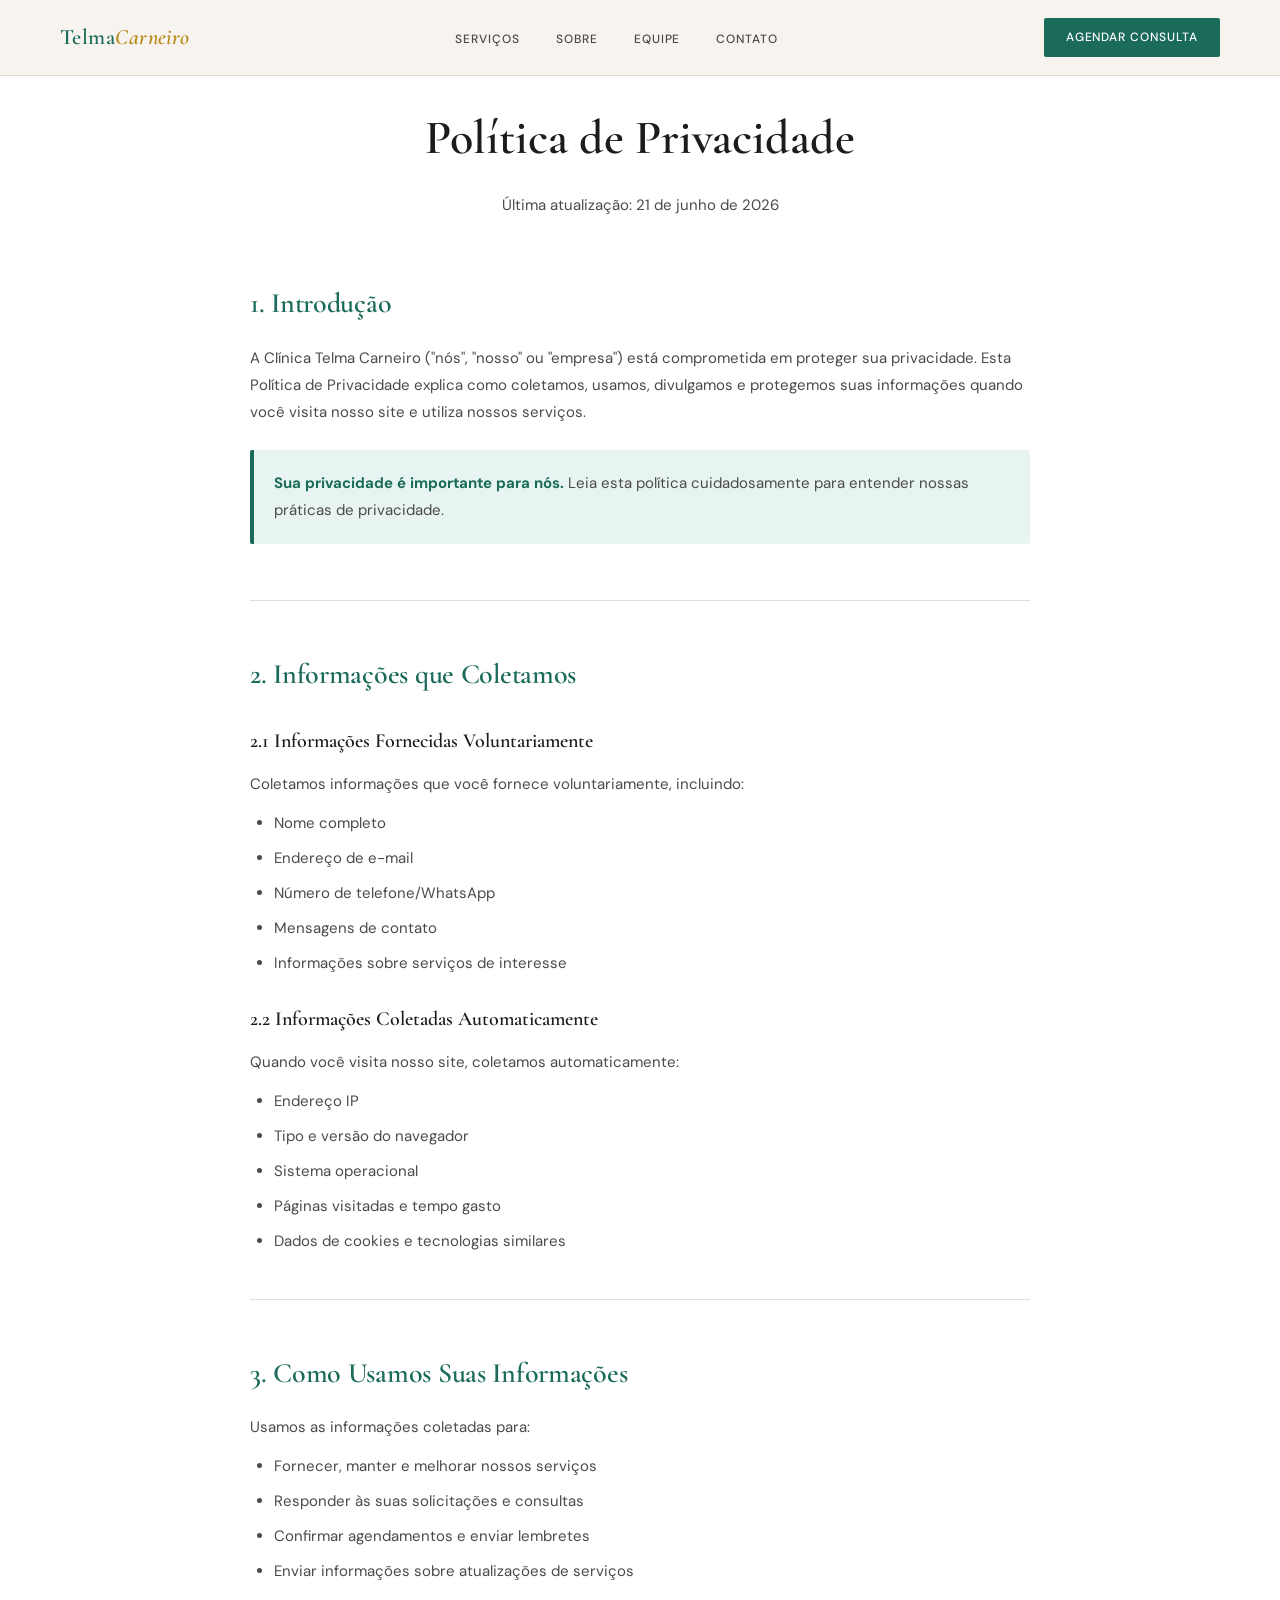
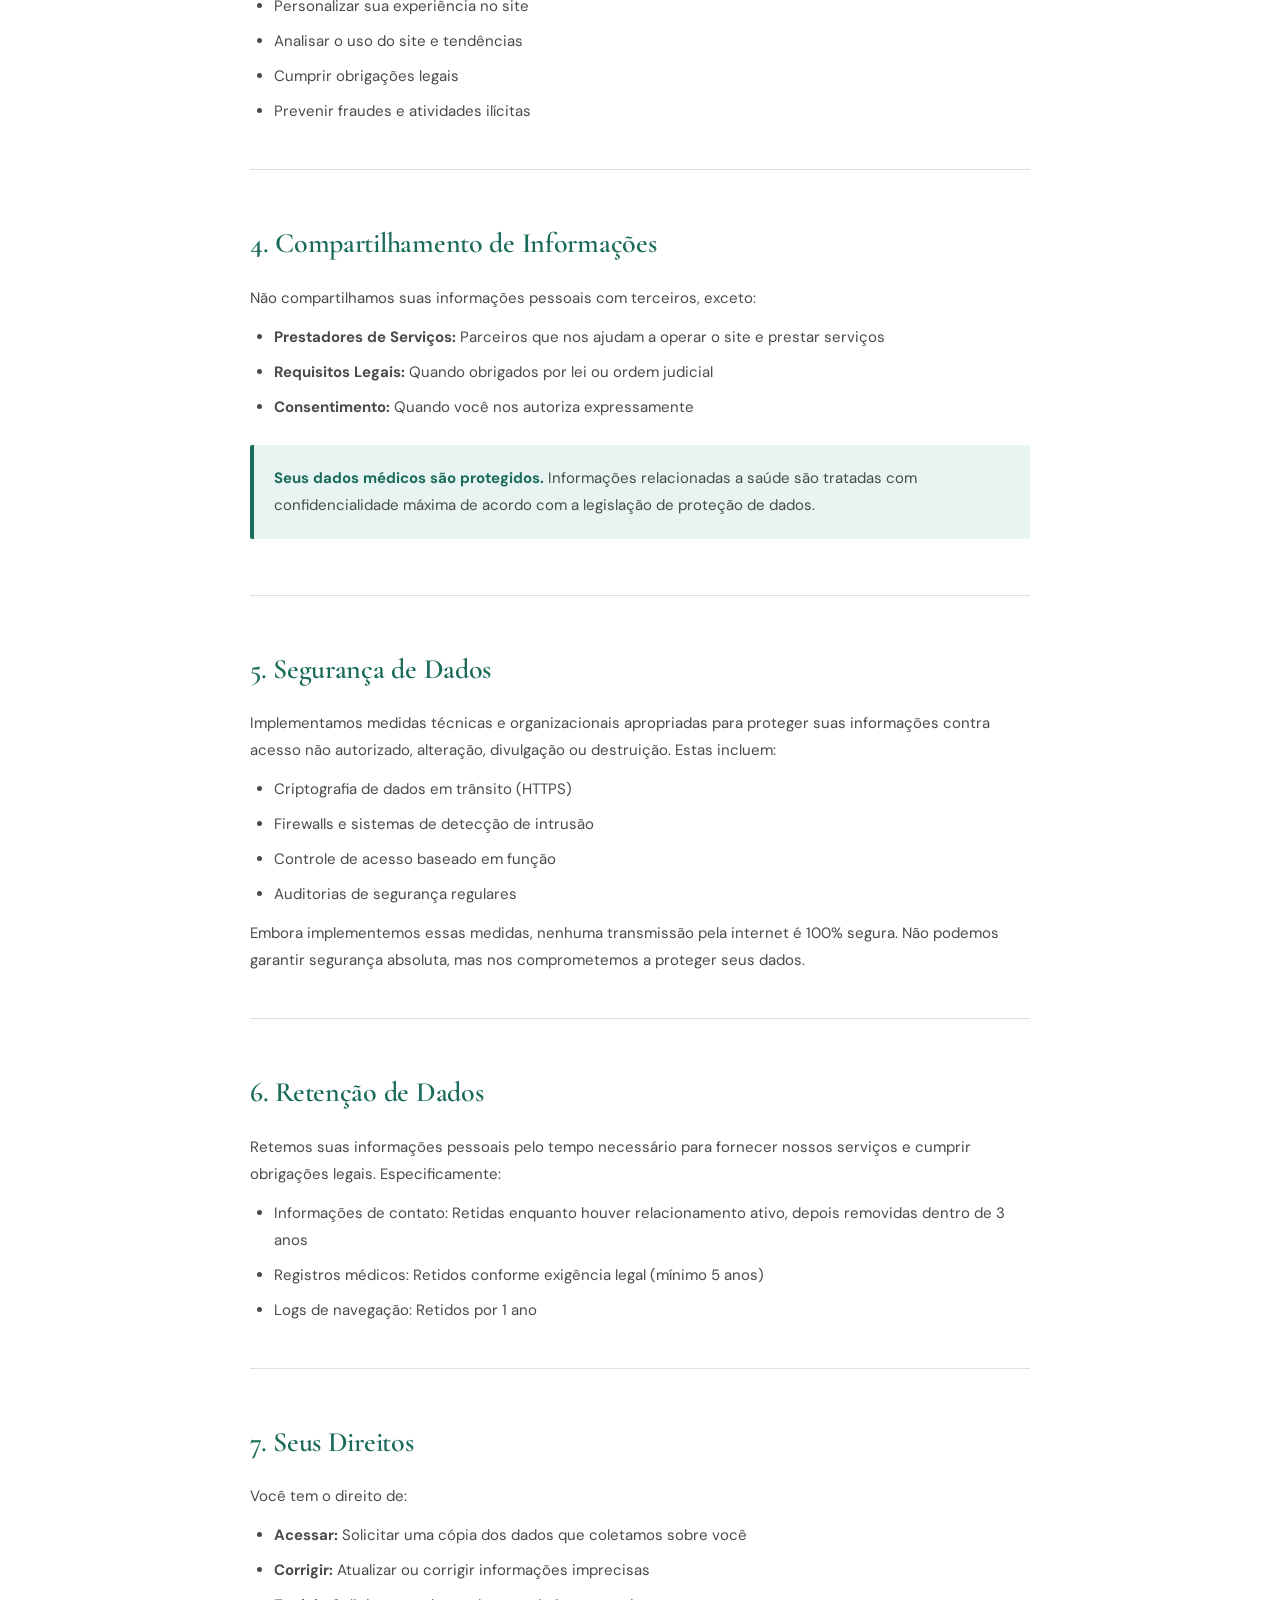
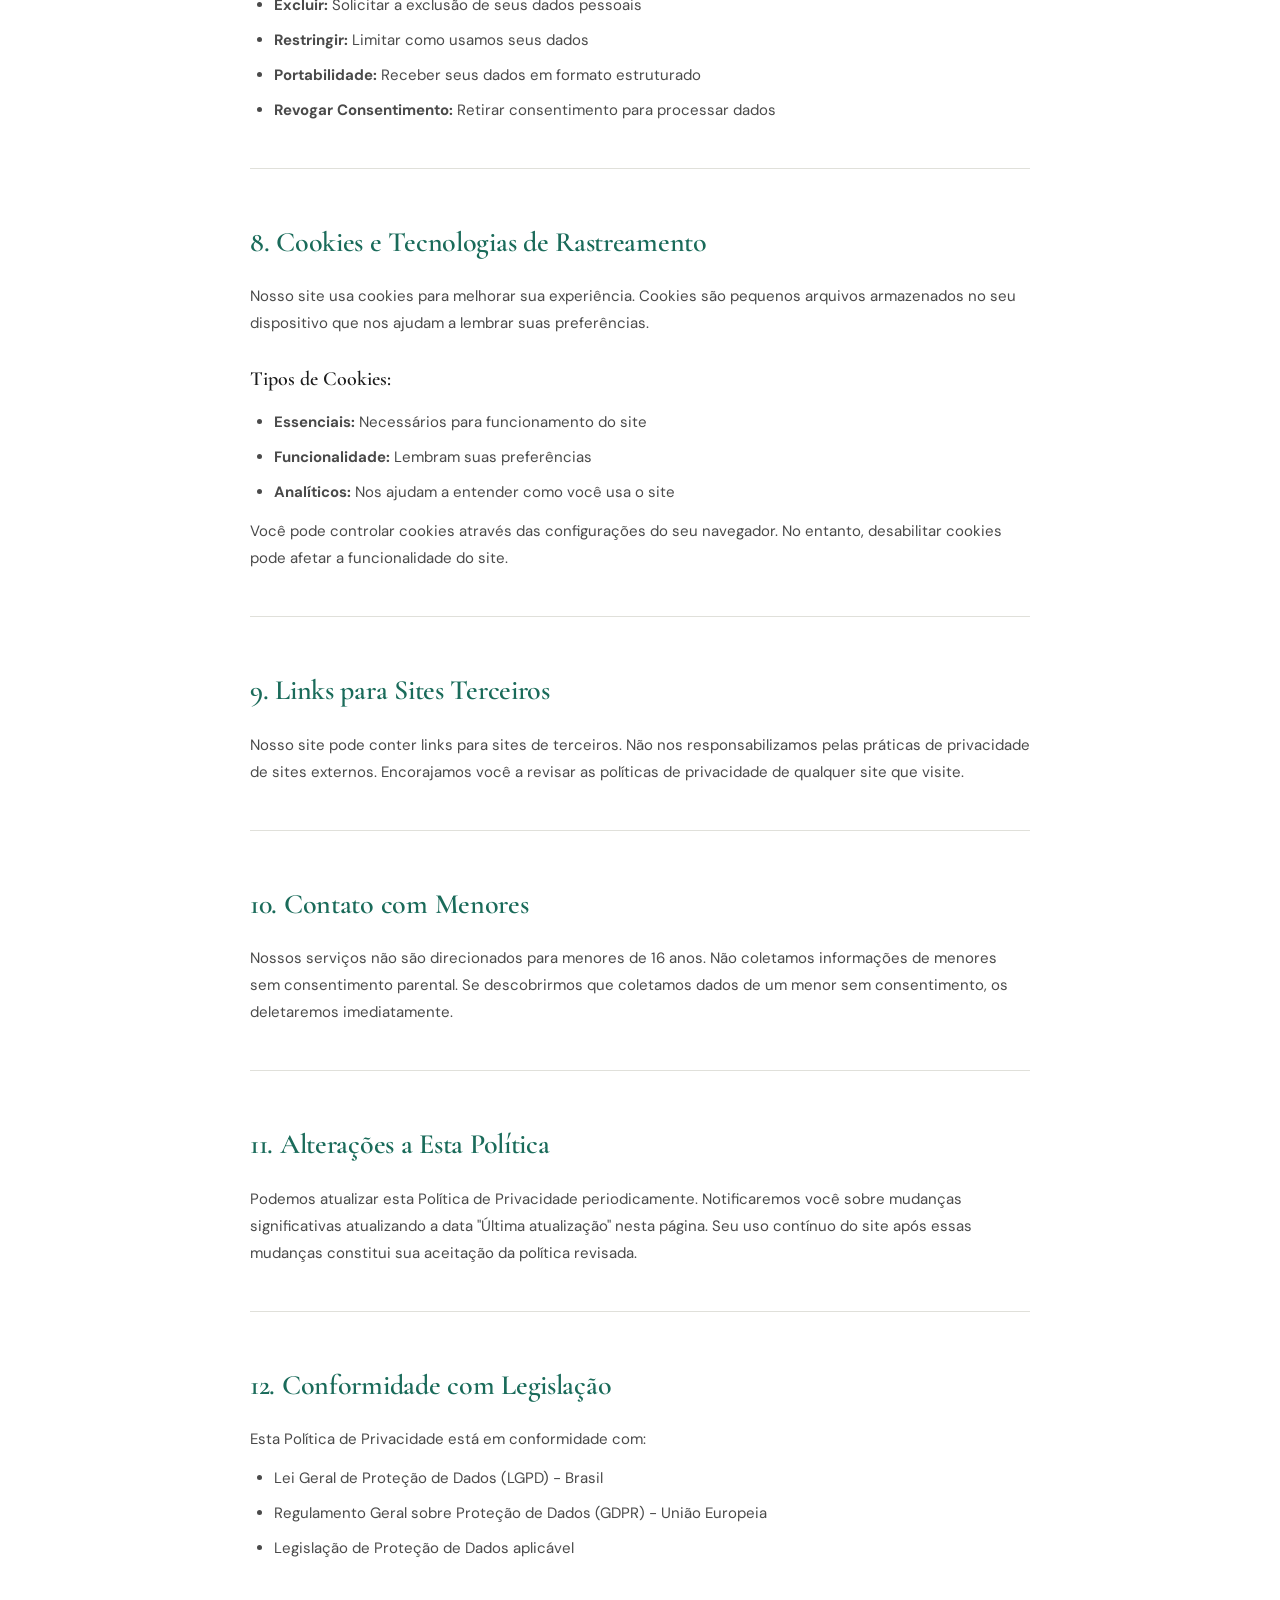
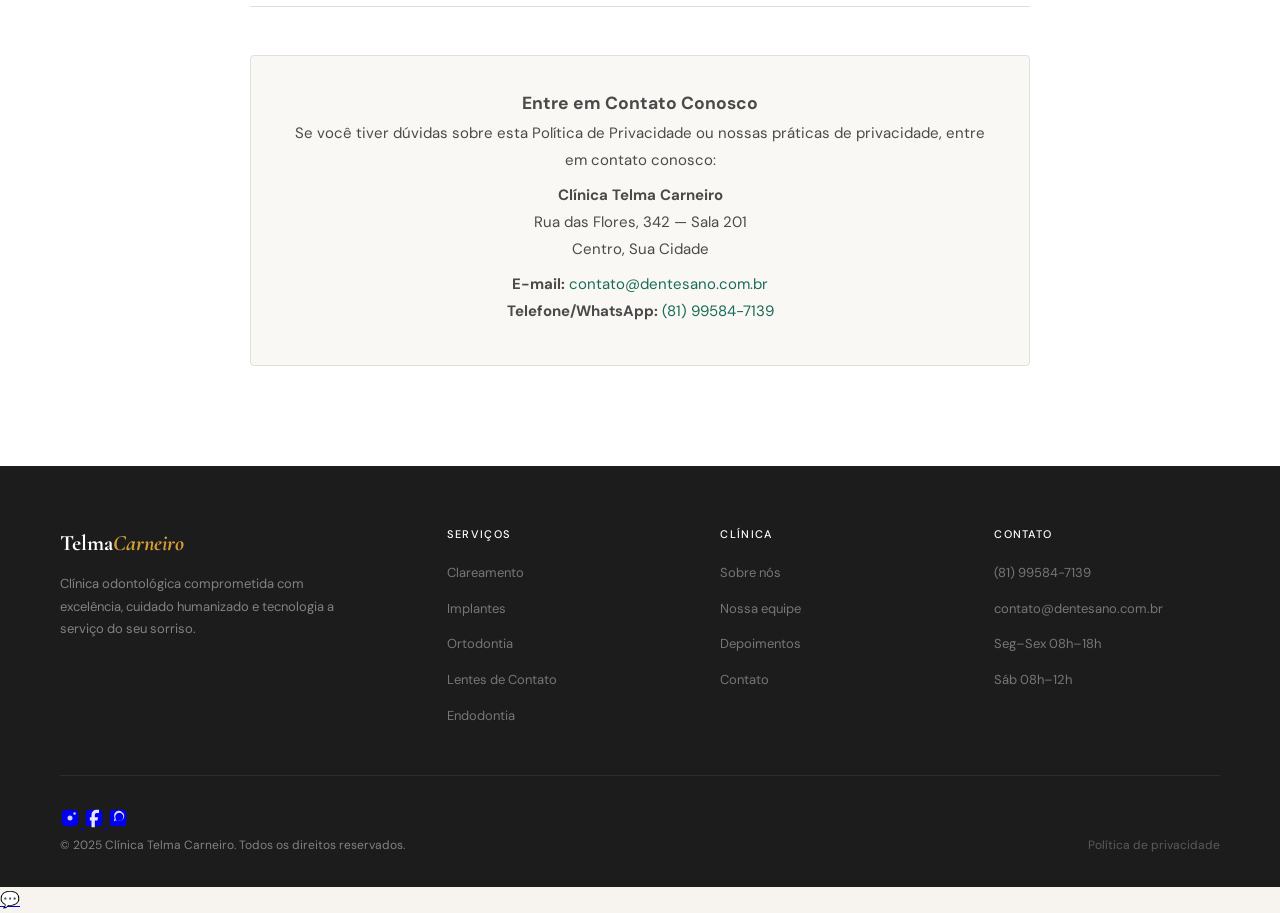
==== privacidade.html @ cd14f730 "Add files via upload" ====
<!DOCTYPE html>
<html lang="pt-BR">
<head>
  <meta charset="UTF-8"/>
  <meta name="viewport" content="width=device-width, initial-scale=1.0"/>
  <meta name="description" content="Política de Privacidade — Clínica DenteSano"/>
  <title>Política de Privacidade | Clínica Telma Carneiro</title>

  <!-- Google Fonts -->
  <link rel="preconnect" href="https://fonts.googleapis.com"/>
  <link rel="preconnect" href="https://fonts.gstatic.com" crossorigin/>
  <link href="https://fonts.googleapis.com/css2?family=Cormorant+Garamond:ital,wght@0,400;0,500;0,600;1,400;1,600&family=DM+Sans:wght@300;400;500&display=swap" rel="stylesheet"/>

  <!-- CSS principal -->
  <link rel="stylesheet" href="style.css"/>
  <style>
    .privacy-container {
      max-width: 900px;
      margin: 0 auto;
      padding: 100px 60px;
    }

    .privacy-header {
      margin-bottom: 60px;
      text-align: center;
    }

    .privacy-header h1 {
      font-family: 'Cormorant Garamond', Georgia, serif;
      font-size: 48px;
      font-weight: 600;
      color: #1C1C1C;
      margin-bottom: 16px;
    }

    .privacy-header p {
      font-size: 15px;
      color: #4A4A4A;
      line-height: 1.7;
    }

    .privacy-content {
      font-size: 15px;
      color: #4A4A4A;
      line-height: 1.8;
    }

    .privacy-section {
      margin-bottom: 48px;
      padding-bottom: 32px;
      border-bottom: 1px solid #E0E0DA;
    }

    .privacy-section:last-child {
      border-bottom: none;
      margin-bottom: 0;
    }

    .privacy-section h2 {
      font-family: 'Cormorant Garamond', Georgia, serif;
      font-size: 28px;
      font-weight: 600;
      color: #1A6B5A;
      margin-bottom: 16px;
      letter-spacing: -0.01em;
    }

    .privacy-section h3 {
      font-family: 'Cormorant Garamond', Georgia, serif;
      font-size: 20px;
      font-weight: 600;
      color: #1C1C1C;
      margin-top: 24px;
      margin-bottom: 12px;
    }

    .privacy-section p {
      margin-bottom: 12px;
    }

    .privacy-section ul {
      margin-left: 24px;
      margin-bottom: 12px;
    }

    .privacy-section li {
      margin-bottom: 8px;
    }

    .privacy-highlight {
      background: #E8F4F1;
      border-left: 4px solid #1A6B5A;
      padding: 20px;
      margin: 24px 0;
      border-radius: 2px;
    }

    .privacy-highlight strong {
      color: #1A6B5A;
    }

    .contact-info-privacy {
      background: #FAF8F4;
      border: 1px solid #E0E0DA;
      padding: 32px;
      border-radius: 4px;
      margin-top: 48px;
      text-align: center;
    }

    .contact-info-privacy h3 {
      margin-top: 0;
    }

    .contact-info-privacy p {
      margin-bottom: 8px;
    }

    @media (max-width: 900px) {
      .privacy-container {
        padding: 80px 24px;
      }

      .privacy-header h1 {
        font-size: 32px;
      }

      .privacy-section h2 {
        font-size: 22px;
      }

      .privacy-section h3 {
        font-size: 18px;
      }
    }
  </style>
</head>
<body>

  <!-- ========================================================
       NAVEGAÇÃO
       ======================================================== -->
  <nav>
    <div class="nav-logo">Telma<span>Carneiro</span></div>

    <ul class="nav-links" id="navLinks">
      <li><a href="index.html#servicos">Serviços</a></li>
      <li><a href="index.html#sobre">Sobre</a></li>
      <li><a href="index.html#equipe">Equipe</a></li>
      <li><a href="index.html#contato">Contato</a></li>
    </ul>

    <a href="index.html#contato" class="nav-cta">Agendar consulta</a>
    <button class="menu-toggle" id="menuToggle">☰</button>
  </nav>


  <!-- ========================================================
       CONTEÚDO PRINCIPAL
       ======================================================== -->
  <main style="background: #FFFFFF;">
    <div class="privacy-container">
      
      <div class="privacy-header">
        <h1>Política de Privacidade</h1>
        <p>Última atualização: 21 de junho de 2026</p>
      </div>

      <div class="privacy-content">

        <!-- Seção 1 -->
        <div class="privacy-section">
          <h2>1. Introdução</h2>
          <p>
            A Clínica Telma Carneiro ("nós", "nosso" ou "empresa") está comprometida em proteger sua privacidade. 
            Esta Política de Privacidade explica como coletamos, usamos, divulgamos e protegemos suas informações 
            quando você visita nosso site e utiliza nossos serviços.
          </p>
          <div class="privacy-highlight">
            <strong>Sua privacidade é importante para nós.</strong> Leia esta política cuidadosamente para entender 
            nossas práticas de privacidade.
          </div>
        </div>

        <!-- Seção 2 -->
        <div class="privacy-section">
          <h2>2. Informações que Coletamos</h2>
          
          <h3>2.1 Informações Fornecidas Voluntariamente</h3>
          <p>Coletamos informações que você fornece voluntariamente, incluindo:</p>
          <ul>
            <li>Nome completo</li>
            <li>Endereço de e-mail</li>
            <li>Número de telefone/WhatsApp</li>
            <li>Mensagens de contato</li>
            <li>Informações sobre serviços de interesse</li>
          </ul>

          <h3>2.2 Informações Coletadas Automaticamente</h3>
          <p>Quando você visita nosso site, coletamos automaticamente:</p>
          <ul>
            <li>Endereço IP</li>
            <li>Tipo e versão do navegador</li>
            <li>Sistema operacional</li>
            <li>Páginas visitadas e tempo gasto</li>
            <li>Dados de cookies e tecnologias similares</li>
          </ul>
        </div>

        <!-- Seção 3 -->
        <div class="privacy-section">
          <h2>3. Como Usamos Suas Informações</h2>
          <p>Usamos as informações coletadas para:</p>
          <ul>
            <li>Fornecer, manter e melhorar nossos serviços</li>
            <li>Responder às suas solicitações e consultas</li>
            <li>Confirmar agendamentos e enviar lembretes</li>
            <li>Enviar informações sobre atualizações de serviços</li>
            <li>Personalizar sua experiência no site</li>
            <li>Analisar o uso do site e tendências</li>
            <li>Cumprir obrigações legais</li>
            <li>Prevenir fraudes e atividades ilícitas</li>
          </ul>
        </div>

        <!-- Seção 4 -->
        <div class="privacy-section">
          <h2>4. Compartilhamento de Informações</h2>
          <p>
            Não compartilhamos suas informações pessoais com terceiros, exceto:
          </p>
          <ul>
            <li><strong>Prestadores de Serviços:</strong> Parceiros que nos ajudam a operar o site e prestar serviços</li>
            <li><strong>Requisitos Legais:</strong> Quando obrigados por lei ou ordem judicial</li>
            <li><strong>Consentimento:</strong> Quando você nos autoriza expressamente</li>
          </ul>
          <div class="privacy-highlight">
            <strong>Seus dados médicos são protegidos.</strong> Informações relacionadas a saúde são tratadas 
            com confidencialidade máxima de acordo com a legislação de proteção de dados.
          </div>
        </div>

        <!-- Seção 5 -->
        <div class="privacy-section">
          <h2>5. Segurança de Dados</h2>
          <p>
            Implementamos medidas técnicas e organizacionais apropriadas para proteger suas informações contra 
            acesso não autorizado, alteração, divulgação ou destruição. Estas incluem:
          </p>
          <ul>
            <li>Criptografia de dados em trânsito (HTTPS)</li>
            <li>Firewalls e sistemas de detecção de intrusão</li>
            <li>Controle de acesso baseado em função</li>
            <li>Auditorias de segurança regulares</li>
          </ul>
          <p>
            Embora implementemos essas medidas, nenhuma transmissão pela internet é 100% segura. 
            Não podemos garantir segurança absoluta, mas nos comprometemos a proteger seus dados.
          </p>
        </div>

        <!-- Seção 6 -->
        <div class="privacy-section">
          <h2>6. Retenção de Dados</h2>
          <p>
            Retemos suas informações pessoais pelo tempo necessário para fornecer nossos serviços e cumprir 
            obrigações legais. Especificamente:
          </p>
          <ul>
            <li>Informações de contato: Retidas enquanto houver relacionamento ativo, depois removidas dentro de 3 anos</li>
            <li>Registros médicos: Retidos conforme exigência legal (mínimo 5 anos)</li>
            <li>Logs de navegação: Retidos por 1 ano</li>
          </ul>
        </div>

        <!-- Seção 7 -->
        <div class="privacy-section">
          <h2>7. Seus Direitos</h2>
          <p>Você tem o direito de:</p>
          <ul>
            <li><strong>Acessar:</strong> Solicitar uma cópia dos dados que coletamos sobre você</li>
            <li><strong>Corrigir:</strong> Atualizar ou corrigir informações imprecisas</li>
            <li><strong>Excluir:</strong> Solicitar a exclusão de seus dados pessoais</li>
            <li><strong>Restringir:</strong> Limitar como usamos seus dados</li>
            <li><strong>Portabilidade:</strong> Receber seus dados em formato estruturado</li>
            <li><strong>Revogar Consentimento:</strong> Retirar consentimento para processar dados</li>
          </ul>
        </div>

        <!-- Seção 8 -->
        <div class="privacy-section">
          <h2>8. Cookies e Tecnologias de Rastreamento</h2>
          <p>
            Nosso site usa cookies para melhorar sua experiência. Cookies são pequenos arquivos armazenados 
            no seu dispositivo que nos ajudam a lembrar suas preferências.
          </p>
          <h3>Tipos de Cookies:</h3>
          <ul>
            <li><strong>Essenciais:</strong> Necessários para funcionamento do site</li>
            <li><strong>Funcionalidade:</strong> Lembram suas preferências</li>
            <li><strong>Analíticos:</strong> Nos ajudam a entender como você usa o site</li>
          </ul>
          <p>
            Você pode controlar cookies através das configurações do seu navegador. No entanto, desabilitar 
            cookies pode afetar a funcionalidade do site.
          </p>
        </div>

        <!-- Seção 9 -->
        <div class="privacy-section">
          <h2>9. Links para Sites Terceiros</h2>
          <p>
            Nosso site pode conter links para sites de terceiros. Não nos responsabilizamos pelas práticas 
            de privacidade de sites externos. Encorajamos você a revisar as políticas de privacidade de 
            qualquer site que visite.
          </p>
        </div>

        <!-- Seção 10 -->
        <div class="privacy-section">
          <h2>10. Contato com Menores</h2>
          <p>
            Nossos serviços não são direcionados para menores de 16 anos. Não coletamos informações de menores 
            sem consentimento parental. Se descobrirmos que coletamos dados de um menor sem consentimento, 
            os deletaremos imediatamente.
          </p>
        </div>

        <!-- Seção 11 -->
        <div class="privacy-section">
          <h2>11. Alterações a Esta Política</h2>
          <p>
            Podemos atualizar esta Política de Privacidade periodicamente. Notificaremos você sobre mudanças 
            significativas atualizando a data "Última atualização" nesta página. Seu uso contínuo do site 
            após essas mudanças constitui sua aceitação da política revisada.
          </p>
        </div>

        <!-- Seção 12 -->
        <div class="privacy-section">
          <h2>12. Conformidade com Legislação</h2>
          <p>
            Esta Política de Privacidade está em conformidade com:
          </p>
          <ul>
            <li>Lei Geral de Proteção de Dados (LGPD) - Brasil</li>
            <li>Regulamento Geral sobre Proteção de Dados (GDPR) - União Europeia</li>
            <li>Legislação de Proteção de Dados aplicável</li>
          </ul>
        </div>

        <!-- Contato -->
        <div class="contact-info-privacy">
          <h3>Entre em Contato Conosco</h3>
          <p>
            Se você tiver dúvidas sobre esta Política de Privacidade ou nossas práticas de privacidade, 
            entre em contato conosco:
          </p>
          <p>
            <strong>Clínica Telma Carneiro</strong><br>
            Rua das Flores, 342 — Sala 201<br>
            Centro, Sua Cidade
          </p>
          <p>
            <strong>E-mail:</strong> <a href="mailto:contato@dentesano.com.br" style="color: #1A6B5A; text-decoration: none;">contato@dentesano.com.br</a><br>
            <strong>Telefone/WhatsApp:</strong> <a href="https://wa.me/5581995847139" style="color: #1A6B5A; text-decoration: none;" target="_blank">(81) 99584-7139</a>
          </p>
        </div>

      </div>
    </div>
  </main>


  <!-- ========================================================
       FOOTER
       ======================================================== -->
  <footer>
    <div class="footer-top">
      <div class="footer-brand">
        <h3>Telma<span>Carneiro</span></h3>
        <p>
          Clínica odontológica comprometida com excelência, cuidado
          humanizado e tecnologia a serviço do seu sorriso.
        </p>
      </div>

      <div class="footer-col">
        <h4>Serviços</h4>
        <ul>
          <li><a href="index.html#servicos">Clareamento</a></li>
          <li><a href="index.html#servicos">Implantes</a></li>
          <li><a href="index.html#servicos">Ortodontia</a></li>
          <li><a href="index.html#servicos">Lentes de Contato</a></li>
          <li><a href="index.html#servicos">Endodontia</a></li>
        </ul>
      </div>

      <div class="footer-col">
        <h4>Clínica</h4>
        <ul>
          <li><a href="index.html#sobre">Sobre nós</a></li>
          <li><a href="index.html#equipe">Nossa equipe</a></li>
          <li><a href="index.html#depoimentos">Depoimentos</a></li>
          <li><a href="index.html#contato">Contato</a></li>
        </ul>
      </div>

      <div class="footer-col">
        <h4>Contato</h4>
        <ul>
          <li><a href="tel:5581995847139">(81) 99584-7139</a></li>
          <li><a href="mailto:contato@dentesano.com.br">contato@dentesano.com.br</a></li>
          <li><a href="#">Seg–Sex 08h–18h</a></li>
          <li><a href="#">Sáb 08h–12h</a></li>
        </ul>
      </div>
    </div>

    <div class="footer-social">
      <a href="https://www.instagram.com/telma.carneiro.odonto" target="_blank" rel="noopener" title="Instagram" class="footer-social-link instagram">
        <svg width="20" height="20" viewBox="0 0 24 24" fill="currentColor"><rect x="2" y="2" width="20" height="20" rx="5" ry="5"/><g fill="white" opacity="0.8"><path d="M12 9a3 3 0 1 0 0 6 3 3 0 0 0 0-6z"/><circle cx="17.5" cy="6.5" r="1.5"/></g></svg>
      </a>
      <a href="https://www.facebook.com/clinicatelmacarneiro" target="_blank" rel="noopener" title="Facebook" class="footer-social-link facebook">
        <svg width="20" height="20" viewBox="0 0 24 24" fill="currentColor"><rect x="2" y="2" width="20" height="20" rx="4" ry="4"/><path fill="white" opacity="0.9" d="M18 2h-3a6 6 0 0 0-6 6v3H7v4h2v8h4v-8h3l1-4h-4V8a2 2 0 0 1 2-2h3z"/></svg>
      </a>
      <a href="https://wa.me/5581995847139" target="_blank" rel="noopener" title="WhatsApp" class="footer-social-link whatsapp">
        <svg width="20" height="20" viewBox="0 0 24 24" fill="currentColor"><rect x="2" y="2" width="20" height="20" rx="4" ry="4"/><path fill="white" opacity="0.9" d="M17.6 6.3c-.8-1.8-2.5-2.9-4.3-2.9-3.3 0-5.9 2.7-5.9 5.9 0 1 .2 2 .6 2.9l-1 3.6 3.6-1c.8.5 1.8.7 2.8.7h.1c3.3 0 5.9-2.7 5.9-5.9 0-1.6-.6-3-1.8-4.3zm-4.3 8.9h-.1c-.8 0-1.6-.2-2.3-.6l-.2-.1-1.8.6.6-1.8-.1-.2c-.5-.8-.7-1.6-.7-2.5 0-2.7 2.2-4.9 4.9-4.9 1.3 0 2.5.5 3.4 1.4.9.9 1.4 2 1.4 3.4 0 2.7-2.2 4.9-4.9 4.9z"/></svg>
      </a>
    </div>

    <div class="footer-bottom">
      <span>© 2025 Clínica Telma Carneiro. Todos os direitos reservados.</span>
      <a href="privacidade.html">Política de privacidade</a>
    </div>
  </footer>


  <!-- Botão WhatsApp flutuante -->
  <a href="https://wa.me/5581995847139"
     class="wa-float"
     target="_blank"
     rel="noopener"
     aria-label="Fale pelo WhatsApp">💬</a>


  <!-- JavaScript principal -->
  <script src="main.js"></script>

</body>
</html>
---- style.css ----
/* ============================================================
   CLÍNICA Telma Carneiro — style.css
   Versão: 2.0 (corrigida e aprimorada)
   ============================================================ */

/* ------------------------------------------------------------
   1. RESET & VARIÁVEIS
   ------------------------------------------------------------ */
*, *::before, *::after {
  box-sizing: border-box;
  margin: 0;
  padding: 0;
}

:root {
  --teal:        #1A6B5A;
  --teal-light:  #2A8A74;
  --teal-pale:   #e0f0ec;
  --teal-dark:   #134d40;

  --gold:        #b8871a;
  --gold-light:  #d4a035;

  --cream:       #f7f3ee;
  --cream-dark:  #ede8e0;
  --white:       #ffffff;
  --ink:         #1C1C1C;
  --ink-soft:    #4A4A4A;
  --ink-muted:   #8A8A8A;
  --border:      #dedad2;

  --serif: 'Cormorant Garamond', Georgia, serif;
  --sans:  'DM Sans', 'Helvetica Neue', sans-serif;

  --shadow-sm: 0 2px 12px rgba(0,0,0,0.06);
  --shadow-md: 0 8px 32px rgba(0,0,0,0.08);
  --shadow-lg: 0 20px 60px rgba(0,0,0,0.10);
}

html { scroll-behavior: smooth; }

body {
  font-family: var(--sans);
  background: var(--cream);
  color: var(--ink);
  line-height: 1.6;
  overflow-x: hidden;
}

/* ------------------------------------------------------------
   2. UTILITÁRIOS
   ------------------------------------------------------------ */
.section-eyebrow {
  display: inline-flex;
  align-items: center;
  gap: 10px;
  font-size: 11px;
  font-weight: 500;
  letter-spacing: 0.18em;
  text-transform: uppercase;
  color: var(--gold);
  margin-bottom: 16px;
}

.section-eyebrow::before {
  content: '';
  width: 24px;
  height: 1px;
  background: var(--gold);
  flex-shrink: 0;
}

.section-title {
  font-family: var(--serif);
  font-size: clamp(30px, 4vw, 50px);
  font-weight: 600;
  line-height: 1.1;
  color: var(--ink);
  letter-spacing: -0.01em;
  margin-bottom: 20px;
}

.section-title em {
  color: var(--teal);
  font-style: italic;
}

.section-sub {
  font-size: 15px;
  color: var(--ink-soft);
  max-width: 520px;
  line-height: 1.75;
}

/* Botões */
.btn-primary {
  background: var(--teal);
  color: var(--white);
  font-size: 13px;
  font-weight: 500;
  letter-spacing: 0.07em;
  text-transform: uppercase;
  padding: 14px 30px;
  border-radius: 2px;
  text-decoration: none;
  display: inline-block;
  transition: background .2s, transform .15s, box-shadow .2s;
}

.btn-primary:hover {
  background: var(--teal-light);
  transform: translateY(-2px);
  box-shadow: 0 6px 20px rgba(26,107,90,0.25);
}

.btn-secondary {
  font-size: 13px;
  font-weight: 500;
  color: var(--teal);
  text-decoration: none;
  letter-spacing: 0.04em;
  display: inline-flex;
  align-items: center;
  gap: 6px;
  border-bottom: 1px solid var(--teal);
  padding-bottom: 2px;
  transition: opacity .2s, gap .2s;
}

.btn-secondary:hover { opacity: .7; gap: 10px; }

/* Animações de entrada */
.reveal {
  opacity: 0;
  transform: translateY(28px);
  transition: opacity .65s ease, transform .65s ease;
}

.reveal.visible {
  opacity: 1;
  transform: none;
}

.reveal-delay-1 { transition-delay: .12s; }
.reveal-delay-2 { transition-delay: .24s; }
.reveal-delay-3 { transition-delay: .36s; }

section { padding: 100px 60px; }

/* ------------------------------------------------------------
   3. NAVEGAÇÃO
   ------------------------------------------------------------ */
nav {
  position: fixed;
  top: 0; left: 0; right: 0;
  z-index: 100;
  display: flex;
  align-items: center;
  justify-content: space-between;
  padding: 18px 60px;
  background: rgba(247, 243, 238, 0.94);
  backdrop-filter: blur(16px);
  -webkit-backdrop-filter: blur(16px);
  border-bottom: 1px solid var(--border);
  transition: padding .3s, box-shadow .3s;
}

.nav-logo {
  font-family: var(--serif);
  font-size: 22px;
  font-weight: 600;
  color: var(--teal);
  letter-spacing: 0.02em;
  text-decoration: none;
  flex-shrink: 0;
}

.nav-logo span {
  color: var(--gold);
  font-style: italic;
}

.nav-links {
  display: flex;
  gap: 36px;
  list-style: none;
}

.nav-links a {
  font-size: 12px;
  font-weight: 500;
  letter-spacing: 0.08em;
  color: var(--ink-soft);
  text-decoration: none;
  text-transform: uppercase;
  transition: color .2s;
  position: relative;
}

.nav-links a::after {
  content: '';
  position: absolute;
  bottom: -4px; left: 0; right: 0;
  height: 1px;
  background: var(--teal);
  transform: scaleX(0);
  transition: transform .25s;
}

.nav-links a:hover { color: var(--teal); }
.nav-links a:hover::after { transform: scaleX(1); }

.nav-cta {
  background: var(--teal);
  color: var(--white);
  font-family: var(--sans);
  font-size: 12px;
  font-weight: 500;
  letter-spacing: 0.08em;
  text-transform: uppercase;
  text-decoration: none;
  padding: 10px 22px;
  border-radius: 2px;
  transition: background .2s;
  flex-shrink: 0;
}

.nav-cta:hover { background: var(--teal-light); }

.menu-toggle {
  display: none;
  background: none;
  border: none;
  font-size: 24px;
  cursor: pointer;
  color: var(--ink);
  padding: 4px;
  line-height: 1;
}

/* ------------------------------------------------------------
   4. HERO
   ------------------------------------------------------------ */
.hero {
  min-height: 100vh;
  display: flex;
  align-items: center;
  padding: 130px 60px 90px;
  background: var(--cream);
  position: relative;
  overflow: hidden;
}

/* Círculos decorativos */
.hero::before {
  content: '';
  position: absolute;
  right: -80px; top: -80px;
  width: 620px; height: 620px;
  border-radius: 50%;
  background: radial-gradient(circle, rgba(26,107,90,0.07) 0%, transparent 70%);
  pointer-events: none;
}

.hero::after {
  content: '';
  position: absolute;
  right: 100px; bottom: 80px;
  width: 260px; height: 260px;
  border-radius: 50%;
  border: 1px solid rgba(26,107,90,0.10);
  pointer-events: none;
}

.hero-content {
  max-width: 620px;
  position: relative;
  z-index: 1;
}

.hero-eyebrow {
  display: inline-flex;
  align-items: center;
  gap: 12px;
  font-size: 11px;
  font-weight: 500;
  letter-spacing: 0.2em;
  text-transform: uppercase;
  color: var(--gold);
  margin-bottom: 28px;
}

.hero-eyebrow::before {
  content: '';
  width: 32px;
  height: 1px;
  background: var(--gold);
  flex-shrink: 0;
}

.hero h1 {
  font-family: var(--serif);
  font-size: clamp(44px, 5.5vw, 76px);
  font-weight: 600;
  line-height: 1.05;
  color: var(--ink);
  margin-bottom: 24px;
  letter-spacing: -0.02em;
}

.hero h1 em {
  color: var(--teal);
  font-style: italic;
}

.hero-sub {
  font-size: 16px;
  font-weight: 300;
  color: var(--ink-soft);
  max-width: 460px;
  margin-bottom: 44px;
  line-height: 1.75;
}

.hero-actions {
  display: flex;
  gap: 20px;
  align-items: center;
  flex-wrap: wrap;
}

.hero-stats {
  display: flex;
  gap: 48px;
  margin-top: 64px;
  padding-top: 40px;
  border-top: 1px solid var(--border);
}

.stat-num {
  font-family: var(--serif);
  font-size: 40px;
  font-weight: 600;
  color: var(--teal);
  line-height: 1;
}

.stat-label {
  font-size: 11px;
  color: var(--ink-muted);
  margin-top: 5px;
  letter-spacing: 0.04em;
  text-transform: uppercase;
}

/* Card flutuante no hero */
.hero-card {
  position: absolute;
  right: 80px;
  top: 50%;
  transform: translateY(-50%);
  background: var(--white);
  border: 1px solid var(--border);
  border-radius: 4px;
  padding: 32px;
  width: 300px;
  box-shadow: var(--shadow-lg);
  animation: floatCard 4s ease-in-out infinite;
  z-index: 1;
}

@keyframes floatCard {
  0%, 100% { transform: translateY(-50%) translateY(0); }
  50%       { transform: translateY(-50%) translateY(-12px); }
}

.hero-card-icon {
  width: 48px;
  height: 48px;
  background: var(--teal-pale);
  border-radius: 50%;
  display: flex;
  align-items: center;
  justify-content: center;
  margin-bottom: 16px;
  font-size: 22px;
}

.hero-card h3 {
  font-family: var(--serif);
  font-size: 18px;
  color: var(--ink);
  margin-bottom: 8px;
}

.hero-card p {
  font-size: 13px;
  color: var(--ink-muted);
  line-height: 1.65;
}

.card-tag {
  display: inline-block;
  margin-top: 18px;
  font-size: 11px;
  font-weight: 500;
  letter-spacing: 0.1em;
  text-transform: uppercase;
  color: var(--teal);
  background: var(--teal-pale);
  padding: 5px 12px;
  border-radius: 2px;
}

/* ------------------------------------------------------------
   5. SERVIÇOS
   ------------------------------------------------------------ */
.services {
  background: var(--white);
}

.services-header {
  display: flex;
  justify-content: space-between;
  align-items: flex-end;
  margin-bottom: 64px;
  flex-wrap: wrap;
  gap: 24px;
}

.services-grid {
  display: grid;
  grid-template-columns: repeat(3, 1fr);
  gap: 2px;
}

.service-card {
  background: var(--cream);
  padding: 40px 36px;
  transition: background .25s;
  cursor: default;
  position: relative;
  overflow: hidden;
}

.service-card::after {
  content: '';
  position: absolute;
  bottom: 0; left: 0; right: 0;
  height: 2px;
  background: var(--teal);
  transform: scaleX(0);
  transform-origin: left;
  transition: transform .3s;
}

.service-card:hover { background: var(--teal-pale); }
.service-card:hover::after { transform: scaleX(1); }

.service-icon {
  width: 52px;
  height: 52px;
  background: var(--white);
  border-radius: 50%;
  margin-bottom: 24px;
  display: flex;
  align-items: center;
  justify-content: center;
  font-size: 26px;
  box-shadow: var(--shadow-sm);
}

.service-card h3 {
  font-family: var(--serif);
  font-size: 22px;
  color: var(--ink);
  margin-bottom: 10px;
}

.service-card p {
  font-size: 14px;
  color: var(--ink-soft);
  line-height: 1.7;
}

.service-link {
  display: inline-flex;
  align-items: center;
  gap: 6px;
  margin-top: 20px;
  font-size: 11px;
  font-weight: 500;
  letter-spacing: 0.1em;
  text-transform: uppercase;
  color: var(--teal);
  text-decoration: none;
  transition: gap .2s;
}

.service-link:hover { gap: 10px; }

/* ------------------------------------------------------------
   6. SOBRE
   ------------------------------------------------------------ */
.about {
  background: var(--teal);
  color: var(--white);
  position: relative;
  overflow: hidden;
}

.about::before {
  content: '';
  position: absolute;
  right: -80px; top: -80px;
  width: 400px; height: 400px;
  border-radius: 50%;
  border: 1px solid rgba(255,255,255,0.07);
}

.about::after {
  content: '';
  position: absolute;
  right: 80px; bottom: -120px;
  width: 280px; height: 280px;
  border-radius: 50%;
  border: 1px solid rgba(255,255,255,0.05);
}

.about-inner {
  display: grid;
  grid-template-columns: 1fr 1fr;
  gap: 80px;
  align-items: center;
  position: relative;
  z-index: 1;
}

.about .section-eyebrow        { color: var(--gold-light); }
.about .section-eyebrow::before { background: var(--gold-light); }
.about .section-title           { color: var(--white); }
.about .section-sub             { color: rgba(255,255,255,0.7); max-width: 100%; }

.about-text p {
  font-size: 15px;
  color: rgba(255,255,255,0.75);
  line-height: 1.8;
  margin-bottom: 20px;
}

.about-features {
  display: flex;
  flex-direction: column;
  gap: 24px;
  margin-top: 40px;
}

.about-feature {
  display: flex;
  gap: 16px;
  align-items: flex-start;
}

.feature-dot {
  width: 8px;
  height: 8px;
  border-radius: 50%;
  background: var(--gold-light);
  flex-shrink: 0;
  margin-top: 7px;
}

.feature-text h4 {
  font-size: 15px;
  font-weight: 500;
  color: var(--white);
  margin-bottom: 4px;
}

.feature-text p {
  font-size: 13px;
  color: rgba(255,255,255,0.6);
  margin-bottom: 0;
}

.about-image-area {
  background: rgba(255,255,255,0.06);
  border: 1px solid rgba(255,255,255,0.12);
  border-radius: 4px;
  height: 480px;
  display: flex;
  align-items: center;
  justify-content: center;
  flex-direction: column;
  gap: 16px;
}

.about-image-area .img-ph {
  font-size: 56px;
  opacity: .35;
}

.about-image-area p {
  font-size: 12px;
  color: rgba(255,255,255,0.28);
  letter-spacing: 0.08em;
  text-transform: uppercase;
}

/* ------------------------------------------------------------
   7. DEPOIMENTOS
   ------------------------------------------------------------ */
.testimonials { background: var(--cream); }

.testimonials-header {
  text-align: center;
  margin-bottom: 64px;
}

.testimonials-header .section-sub { margin: 0 auto; }

.test-grid {
  display: grid;
  grid-template-columns: repeat(3, 1fr);
  gap: 24px;
}

.test-card {
  background: var(--white);
  border: 1px solid var(--border);
  padding: 36px 32px;
  border-radius: 2px;
  transition: transform .25s, box-shadow .25s;
}

.test-card:hover {
  transform: translateY(-5px);
  box-shadow: var(--shadow-md);
}

.test-stars {
  color: var(--gold);
  font-size: 14px;
  letter-spacing: 2px;
  margin-bottom: 20px;
}

.test-text {
  font-family: var(--serif);
  font-size: 18px;
  font-style: italic;
  color: var(--ink);
  line-height: 1.65;
  margin-bottom: 24px;
}

.test-author {
  display: flex;
  align-items: center;
  gap: 12px;
}

.author-avatar {
  width: 42px;
  height: 42px;
  border-radius: 50%;
  background: var(--teal-pale);
  display: flex;
  align-items: center;
  justify-content: center;
  font-family: var(--serif);
  font-size: 15px;
  font-weight: 600;
  color: var(--teal);
  flex-shrink: 0;
}

.author-name {
  font-size: 14px;
  font-weight: 500;
  color: var(--ink);
}

.author-role {
  font-size: 12px;
  color: var(--ink-muted);
  margin-top: 2px;
}

/* ------------------------------------------------------------
   8. EQUIPE
   ------------------------------------------------------------ */
.team { background: var(--white); }

.team-header {
  text-align: center;
  margin-bottom: 64px;
}

.team-header .section-sub { margin: 0 auto; }

.team-grid {
  display: grid;
  grid-template-columns: repeat(auto-fit, minmax(260px, 1fr));
  gap: 32px;
  max-width: 860px;
  margin: 0 auto;
}

.team-card { text-align: center; }

.team-photo {
  width: 100%;
  aspect-ratio: 3/4;
  max-height: 340px;
  background: var(--teal-pale);
  border-radius: 2px;
  margin-bottom: 20px;
  display: flex;
  align-items: center;
  justify-content: center;
  font-size: 64px;
  position: relative;
  overflow: hidden;
}

.team-photo-overlay {
  position: absolute;
  inset: 0;
  background: linear-gradient(to top, rgba(26,107,90,0.45), transparent);
  opacity: 0;
  transition: opacity .3s;
}

.team-card:hover .team-photo-overlay { opacity: 1; }

.team-name {
  font-family: var(--serif);
  font-size: 22px;
  color: var(--ink);
  margin-bottom: 4px;
}

.team-role {
  font-size: 12px;
  color: var(--teal);
  font-weight: 500;
  margin-bottom: 10px;
  text-transform: uppercase;
  letter-spacing: 0.08em;
}

.team-bio {
  font-size: 13px;
  color: var(--ink-muted);
  line-height: 1.65;
  max-width: 320px;
  margin: 0 auto;
}

/* ------------------------------------------------------------
   9. FAIXA CTA
   ------------------------------------------------------------ */
.cta-band {
  background: var(--ink);
  color: var(--white);
  padding: 80px 60px;
  text-align: center;
}

.cta-band h2 {
  font-family: var(--serif);
  font-size: clamp(30px, 4vw, 50px);
  font-weight: 600;
  margin-bottom: 16px;
}

.cta-band h2 em {
  color: var(--gold-light);
  font-style: italic;
}

.cta-band p {
  font-size: 15px;
  color: rgba(255,255,255,0.55);
  margin-bottom: 40px;
}

.cta-band .btn-primary {
  background: var(--gold);
  color: var(--white);
}

.cta-band .btn-primary:hover {
  background: var(--gold-light);
  box-shadow: 0 6px 20px rgba(184,135,26,0.3);
}

/* ------------------------------------------------------------
   10. CONTATO
   ------------------------------------------------------------ */
.contact { background: var(--cream); }

.contact-inner {
  display: grid;
  grid-template-columns: 1fr 1fr;
  gap: 80px;
  align-items: start;
}

.contact-info { padding-top: 8px; }

.contact-items {
  display: flex;
  flex-direction: column;
  gap: 28px;
  margin-top: 40px;
}

.contact-item {
  display: flex;
  gap: 16px;
  align-items: flex-start;
}

.contact-icon {
  width: 46px;
  height: 46px;
  background: var(--teal-pale);
  border-radius: 50%;
  display: flex;
  align-items: center;
  justify-content: center;
  flex-shrink: 0;
  font-size: 18px;
}

.contact-item h4 {
  font-size: 13px;
  font-weight: 500;
  color: var(--ink);
  margin-bottom: 4px;
  text-transform: uppercase;
  letter-spacing: 0.06em;
}

.contact-item p {
  font-size: 14px;
  color: var(--ink-soft);
  line-height: 1.6;
}

.contact-cta { margin-top: 40px; }

.contact-cta .btn-primary {
  display: inline-flex;
  align-items: center;
  gap: 8px;
  font-size: 13px;
  padding: 16px 28px;
}

/* WhatsApp box */
.contact-whatsapp {
  background: var(--white);
  border: 1px solid var(--border);
  border-top: 3px solid #25D366;
  padding: 48px 40px;
  border-radius: 4px;
  text-align: center;
  box-shadow: var(--shadow-md);
}

.whatsapp-box {
  display: flex;
  flex-direction: column;
  align-items: center;
  gap: 16px;
}

.whatsapp-icon {
  font-size: 60px;
  animation: bounceWa 2.5s ease-in-out infinite;
}

@keyframes bounceWa {
  0%, 100% { transform: translateY(0); }
  50% { transform: translateY(-10px); }
}

.whatsapp-box h3 {
  font-family: var(--serif);
  font-size: 26px;
  color: var(--ink);
}

.whatsapp-box p {
  font-size: 14px;
  color: var(--ink-soft);
  max-width: 320px;
  line-height: 1.65;
}

.btn-whatsapp {
  background: #25D366;
  color: var(--white);
  font-size: 14px;
  font-weight: 600;
  letter-spacing: 0.04em;
  padding: 16px 36px;
  border-radius: 50px;
  text-decoration: none;
  display: inline-flex;
  align-items: center;
  gap: 8px;
  transition: all .3s;
  box-shadow: 0 8px 24px rgba(37,211,102,0.3);
  margin-top: 8px;
}

.btn-whatsapp:hover {
  background: #1db956;
  transform: translateY(-2px);
  box-shadow: 0 12px 32px rgba(37,211,102,0.4);
}

/* ------------------------------------------------------------
   11. FLOATING SOCIAL MENU
   ------------------------------------------------------------ */
.social-float {
  position: fixed;
  right: 24px;
  bottom: 40px;
  display: flex;
  flex-direction: column;
  gap: 10px;
  z-index: 900;
}

.social-btn {
  display: flex;
  align-items: center;
  gap: 10px;
  padding: 12px 14px;
  border-radius: 50px;
  text-decoration: none;
  font-family: var(--sans);
  font-size: 13px;
  font-weight: 600;
  letter-spacing: 0.3px;
  color: #fff;
  box-shadow: 0 4px 20px rgba(0,0,0,0.3);
  transition: all 0.35s cubic-bezier(0.34, 1.56, 0.64, 1);
  overflow: hidden;
  white-space: nowrap;
  max-width: 50px;
  position: relative;
}

.social-label {
  opacity: 0;
  max-width: 0;
  overflow: hidden;
  transition: opacity 0.25s ease, max-width 0.35s cubic-bezier(0.4, 0, 0.2, 1);
  pointer-events: none;
}

.social-btn:hover {
  max-width: 180px;
  transform: translateX(-6px) scale(1.04);
  box-shadow: 0 8px 28px rgba(0,0,0,0.35);
}

.social-btn:hover .social-label {
  opacity: 1;
  max-width: 120px;
}

.social-instagram {
  background: linear-gradient(135deg, #833ab4, #fd1d1d 50%, #fcb045);
}

.social-facebook {
  background: linear-gradient(135deg, #1877f2, #0a5fd6);
}

.social-whatsapp {
  background: linear-gradient(135deg, #25d366, #128c3e);
}

.social-whatsapp::before {
  content: "";
  position: absolute;
  inset: 0;
  border-radius: 50px;
  background: rgba(37,211,102,0.4);
  animation: pulse-social 2.5s ease-out infinite;
  pointer-events: none;
  z-index: -1;
}

@keyframes pulse-social {
  0% { transform: scale(1); opacity: 0.6; }
  70% { transform: scale(1.6); opacity: 0; }
  100% { transform: scale(1.6); opacity: 0; }
}

.social-btn svg {
  flex-shrink: 0;
  transition: transform 0.3s ease;
}

.social-btn:hover svg { transform: rotate(-8deg) scale(1.15); }

/* ------------------------------------------------------------
   12. FOOTER
   ------------------------------------------------------------ */
footer {
  background: var(--ink);
  color: rgba(255,255,255,0.45);
  padding: 60px 60px 32px;
}

.footer-top {
  display: grid;
  grid-template-columns: 1.5fr 1fr 1fr 1fr;
  gap: 48px;
  padding-bottom: 48px;
  border-bottom: 1px solid rgba(255,255,255,0.07);
  margin-bottom: 32px;
}

.footer-brand h3 {
  font-family: var(--serif);
  font-size: 22px;
  color: var(--white);
  margin-bottom: 12px;
}

.footer-brand h3 span {
  color: var(--gold-light);
  font-style: italic;
}

.footer-brand p {
  font-size: 13px;
  line-height: 1.75;
  max-width: 280px;
}

.footer-col h4 {
  font-size: 11px;
  font-weight: 500;
  letter-spacing: 0.12em;
  text-transform: uppercase;
  color: var(--white);
  margin-bottom: 16px;
}

.footer-col ul {
  list-style: none;
  display: flex;
  flex-direction: column;
  gap: 10px;
}

.footer-col ul a {
  font-size: 13px;
  color: rgba(255,255,255,0.4);
  text-decoration: none;
  transition: color .2s;
}

.footer-col ul a:hover { color: rgba(255,255,255,0.85); }

.footer-bottom {
  display: flex;
  justify-content: space-between;
  align-items: center;
  font-size: 12px;
}

.footer-bottom a {
  color: rgba(255,255,255,0.28);
  text-decoration: none;
  transition: color .2s;
}

.footer-bottom a:hover { color: rgba(255,255,255,0.6); }

/* ------------------------------------------------------------
   13. RESPONSIVO
   ------------------------------------------------------------ */
@media (max-width: 960px) {
  nav {
    padding: 14px 24px;
    flex-wrap: wrap;
    gap: 0;
  }

  .nav-links {
    display: none;
    width: 100%;
    flex-direction: column;
    gap: 0;
    margin-top: 0;
    border-top: 1px solid var(--border);
    padding-top: 0;
  }

  .nav-links.active {
    display: flex;
    margin-top: 12px;
  }

  .nav-links li {
    border-bottom: 1px solid var(--border);
  }

  .nav-links a {
    display: block;
    padding: 12px 0;
    font-size: 13px;
  }

  .nav-links a::after { display: none; }

  .nav-cta { display: none; }
  .menu-toggle { display: block; }

  section { padding: 72px 24px; }

  .hero {
    padding: 110px 24px 72px;
    flex-direction: column;
  }

  .hero-card { display: none; }

  .hero-stats {
    gap: 24px;
    flex-wrap: wrap;
  }

  .services-grid { grid-template-columns: 1fr; gap: 2px; }
  .test-grid { grid-template-columns: 1fr; }

  .about-inner { grid-template-columns: 1fr; gap: 48px; }
  .about-image-area { height: 260px; }

  .contact-inner { grid-template-columns: 1fr; gap: 48px; }

  .team-grid { grid-template-columns: 1fr; max-width: 360px; }

  .footer-top { grid-template-columns: 1fr 1fr; gap: 32px; }

  .cta-band { padding: 60px 24px; }
}

@media (max-width: 480px) {
  .hero-stats { gap: 20px; }
  .stat-num { font-size: 32px; }

  .footer-top { grid-template-columns: 1fr; }

  .social-float {
    right: 14px;
    bottom: 24px;
    gap: 8px;
  }

  .social-btn {
    padding: 10px 12px;
    max-width: 46px;
  }

  .social-btn:hover { max-width: 160px; }
  .social-btn svg { width: 20px; height: 20px; }

  .contact-whatsapp { padding: 36px 24px; }
  .services-header { flex-direction: column; }
}
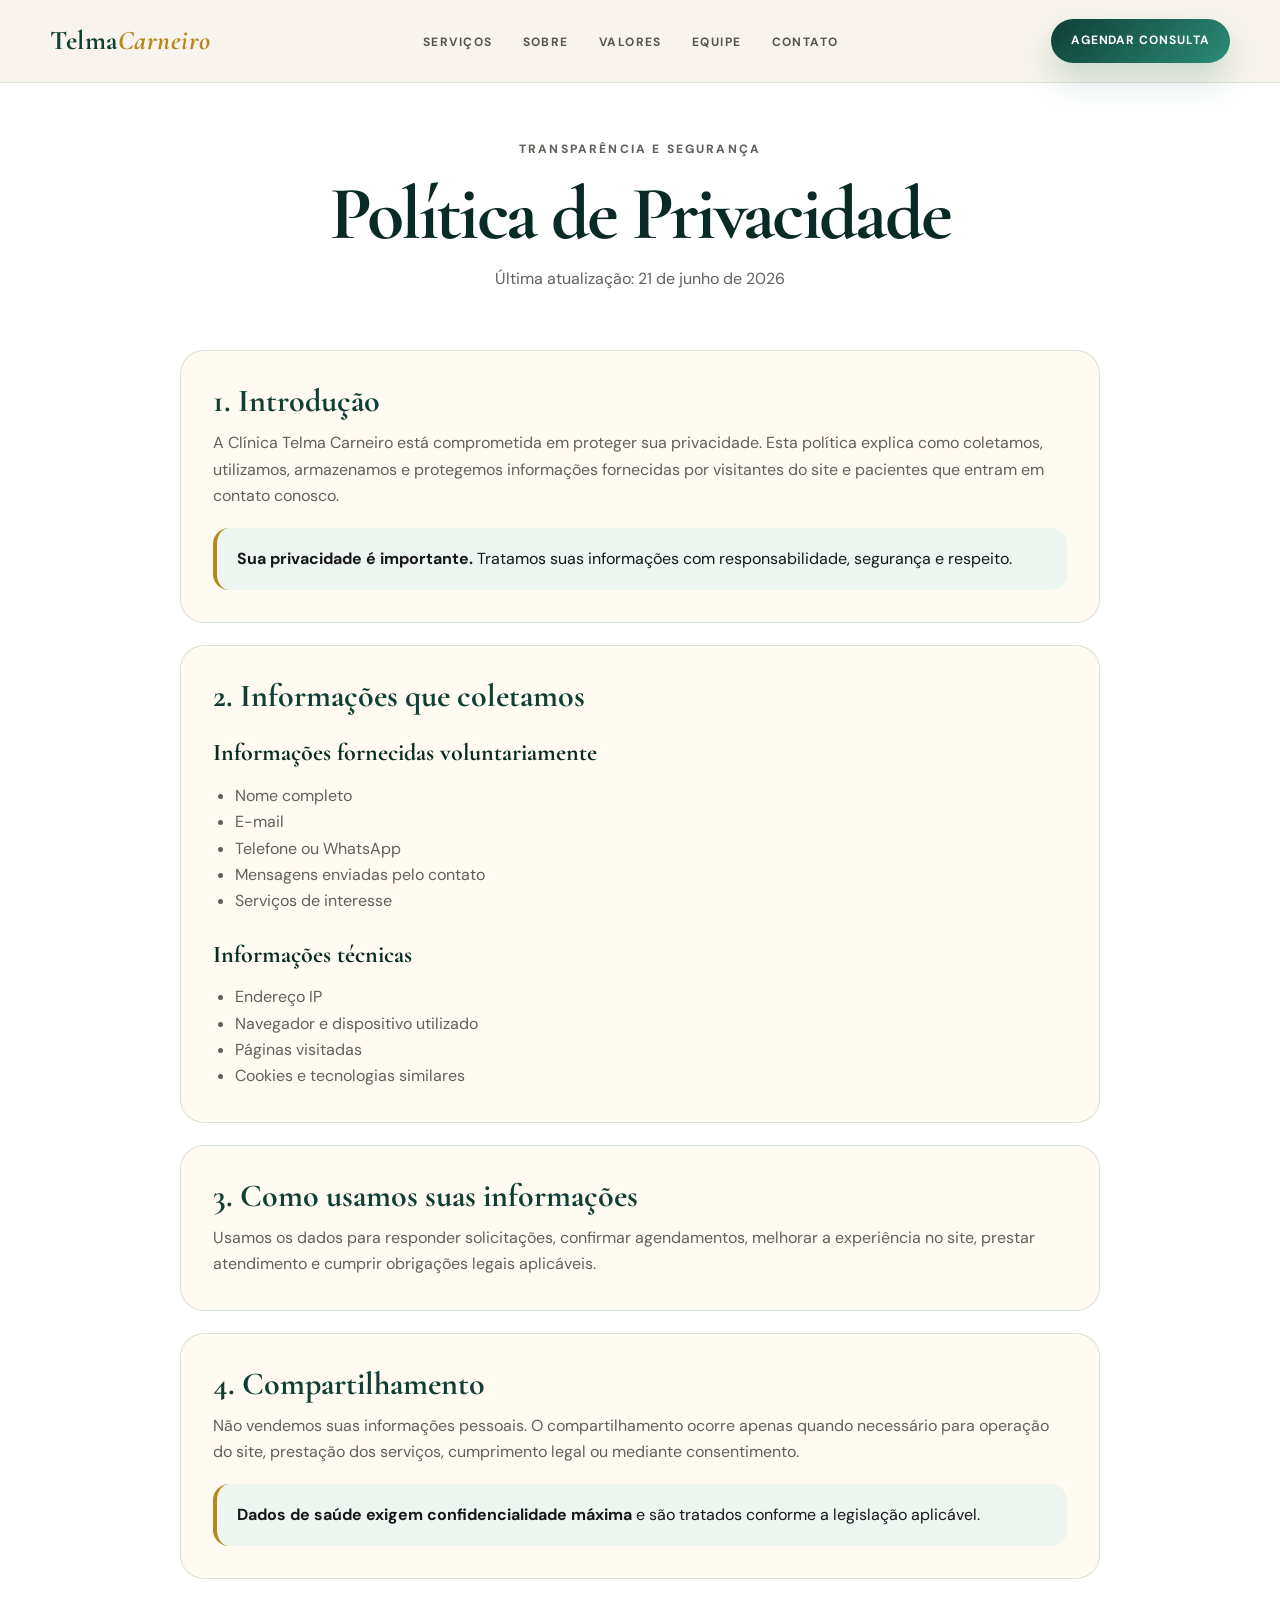
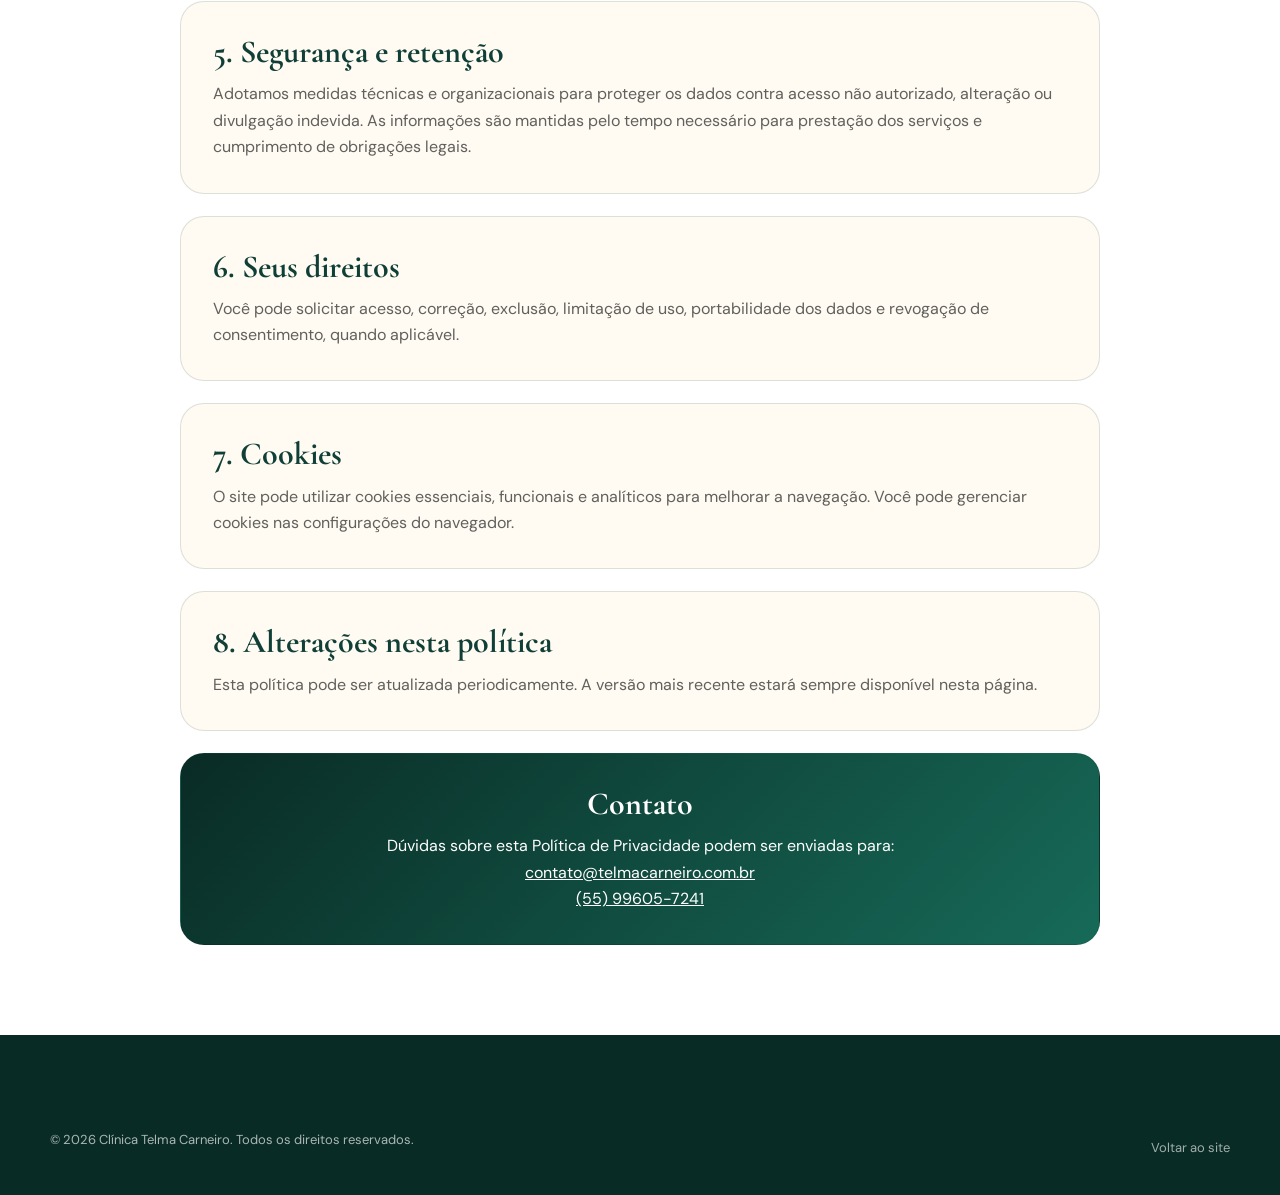
==== commit a1f48feb: "Add files via upload" ====
--- a/privacidade.html
+++ b/privacidade.html
@@ -1,451 +1,104 @@
-<!DOCTYPE html>
-<html lang="pt-BR">
-<head>
-  <meta charset="UTF-8"/>
-  <meta name="viewport" content="width=device-width, initial-scale=1.0"/>
-  <meta name="description" content="Política de Privacidade — Clínica DenteSano"/>
-  <title>Política de Privacidade | Clínica Telma Carneiro</title>
-
-  <!-- Google Fonts -->
-  <link rel="preconnect" href="https://fonts.googleapis.com"/>
-  <link rel="preconnect" href="https://fonts.gstatic.com" crossorigin/>
-  <link href="https://fonts.googleapis.com/css2?family=Cormorant+Garamond:ital,wght@0,400;0,500;0,600;1,400;1,600&family=DM+Sans:wght@300;400;500&display=swap" rel="stylesheet"/>
-
-  <!-- CSS principal -->
-  <link rel="stylesheet" href="style.css"/>
-  <style>
-    .privacy-container {
-      max-width: 900px;
-      margin: 0 auto;
-      padding: 100px 60px;
-    }
-
-    .privacy-header {
-      margin-bottom: 60px;
-      text-align: center;
-    }
-
-    .privacy-header h1 {
-      font-family: 'Cormorant Garamond', Georgia, serif;
-      font-size: 48px;
-      font-weight: 600;
-      color: #1C1C1C;
-      margin-bottom: 16px;
-    }
-
-    .privacy-header p {
-      font-size: 15px;
-      color: #4A4A4A;
-      line-height: 1.7;
-    }
-
-    .privacy-content {
-      font-size: 15px;
-      color: #4A4A4A;
-      line-height: 1.8;
-    }
-
-    .privacy-section {
-      margin-bottom: 48px;
-      padding-bottom: 32px;
-      border-bottom: 1px solid #E0E0DA;
-    }
-
-    .privacy-section:last-child {
-      border-bottom: none;
-      margin-bottom: 0;
-    }
-
-    .privacy-section h2 {
-      font-family: 'Cormorant Garamond', Georgia, serif;
-      font-size: 28px;
-      font-weight: 600;
-      color: #1A6B5A;
-      margin-bottom: 16px;
-      letter-spacing: -0.01em;
-    }
-
-    .privacy-section h3 {
-      font-family: 'Cormorant Garamond', Georgia, serif;
-      font-size: 20px;
-      font-weight: 600;
-      color: #1C1C1C;
-      margin-top: 24px;
-      margin-bottom: 12px;
-    }
-
-    .privacy-section p {
-      margin-bottom: 12px;
-    }
-
-    .privacy-section ul {
-      margin-left: 24px;
-      margin-bottom: 12px;
-    }
-
-    .privacy-section li {
-      margin-bottom: 8px;
-    }
-
-    .privacy-highlight {
-      background: #E8F4F1;
-      border-left: 4px solid #1A6B5A;
-      padding: 20px;
-      margin: 24px 0;
-      border-radius: 2px;
-    }
-
-    .privacy-highlight strong {
-      color: #1A6B5A;
-    }
-
-    .contact-info-privacy {
-      background: #FAF8F4;
-      border: 1px solid #E0E0DA;
-      padding: 32px;
-      border-radius: 4px;
-      margin-top: 48px;
-      text-align: center;
-    }
-
-    .contact-info-privacy h3 {
-      margin-top: 0;
-    }
-
-    .contact-info-privacy p {
-      margin-bottom: 8px;
-    }
-
-    @media (max-width: 900px) {
-      .privacy-container {
-        padding: 80px 24px;
-      }
-
-      .privacy-header h1 {
-        font-size: 32px;
-      }
-
-      .privacy-section h2 {
-        font-size: 22px;
-      }
-
-      .privacy-section h3 {
-        font-size: 18px;
-      }
-    }
-  </style>
-</head>
-<body>
-
-  <!-- ========================================================
-       NAVEGAÇÃO
-       ======================================================== -->
-  <nav>
-    <div class="nav-logo">Telma<span>Carneiro</span></div>
-
-    <ul class="nav-links" id="navLinks">
-      <li><a href="index.html#servicos">Serviços</a></li>
-      <li><a href="index.html#sobre">Sobre</a></li>
-      <li><a href="index.html#equipe">Equipe</a></li>
-      <li><a href="index.html#contato">Contato</a></li>
-    </ul>
-
-    <a href="index.html#contato" class="nav-cta">Agendar consulta</a>
-    <button class="menu-toggle" id="menuToggle">☰</button>
-  </nav>
-
-
-  <!-- ========================================================
-       CONTEÚDO PRINCIPAL
-       ======================================================== -->
-  <main style="background: #FFFFFF;">
-    <div class="privacy-container">
-      
-      <div class="privacy-header">
-        <h1>Política de Privacidade</h1>
-        <p>Última atualização: 21 de junho de 2026</p>
-      </div>
-
-      <div class="privacy-content">
-
-        <!-- Seção 1 -->
-        <div class="privacy-section">
-          <h2>1. Introdução</h2>
-          <p>
-            A Clínica Telma Carneiro ("nós", "nosso" ou "empresa") está comprometida em proteger sua privacidade. 
-            Esta Política de Privacidade explica como coletamos, usamos, divulgamos e protegemos suas informações 
-            quando você visita nosso site e utiliza nossos serviços.
-          </p>
-          <div class="privacy-highlight">
-            <strong>Sua privacidade é importante para nós.</strong> Leia esta política cuidadosamente para entender 
-            nossas práticas de privacidade.
-          </div>
-        </div>
-
-        <!-- Seção 2 -->
-        <div class="privacy-section">
-          <h2>2. Informações que Coletamos</h2>
-          
-          <h3>2.1 Informações Fornecidas Voluntariamente</h3>
-          <p>Coletamos informações que você fornece voluntariamente, incluindo:</p>
-          <ul>
-            <li>Nome completo</li>
-            <li>Endereço de e-mail</li>
-            <li>Número de telefone/WhatsApp</li>
-            <li>Mensagens de contato</li>
-            <li>Informações sobre serviços de interesse</li>
-          </ul>
-
-          <h3>2.2 Informações Coletadas Automaticamente</h3>
-          <p>Quando você visita nosso site, coletamos automaticamente:</p>
-          <ul>
-            <li>Endereço IP</li>
-            <li>Tipo e versão do navegador</li>
-            <li>Sistema operacional</li>
-            <li>Páginas visitadas e tempo gasto</li>
-            <li>Dados de cookies e tecnologias similares</li>
-          </ul>
-        </div>
-
-        <!-- Seção 3 -->
-        <div class="privacy-section">
-          <h2>3. Como Usamos Suas Informações</h2>
-          <p>Usamos as informações coletadas para:</p>
-          <ul>
-            <li>Fornecer, manter e melhorar nossos serviços</li>
-            <li>Responder às suas solicitações e consultas</li>
-            <li>Confirmar agendamentos e enviar lembretes</li>
-            <li>Enviar informações sobre atualizações de serviços</li>
-            <li>Personalizar sua experiência no site</li>
-            <li>Analisar o uso do site e tendências</li>
-            <li>Cumprir obrigações legais</li>
-            <li>Prevenir fraudes e atividades ilícitas</li>
-          </ul>
-        </div>
-
-        <!-- Seção 4 -->
-        <div class="privacy-section">
-          <h2>4. Compartilhamento de Informações</h2>
-          <p>
-            Não compartilhamos suas informações pessoais com terceiros, exceto:
-          </p>
-          <ul>
-            <li><strong>Prestadores de Serviços:</strong> Parceiros que nos ajudam a operar o site e prestar serviços</li>
-            <li><strong>Requisitos Legais:</strong> Quando obrigados por lei ou ordem judicial</li>
-            <li><strong>Consentimento:</strong> Quando você nos autoriza expressamente</li>
-          </ul>
-          <div class="privacy-highlight">
-            <strong>Seus dados médicos são protegidos.</strong> Informações relacionadas a saúde são tratadas 
-            com confidencialidade máxima de acordo com a legislação de proteção de dados.
-          </div>
-        </div>
-
-        <!-- Seção 5 -->
-        <div class="privacy-section">
-          <h2>5. Segurança de Dados</h2>
-          <p>
-            Implementamos medidas técnicas e organizacionais apropriadas para proteger suas informações contra 
-            acesso não autorizado, alteração, divulgação ou destruição. Estas incluem:
-          </p>
-          <ul>
-            <li>Criptografia de dados em trânsito (HTTPS)</li>
-            <li>Firewalls e sistemas de detecção de intrusão</li>
-            <li>Controle de acesso baseado em função</li>
-            <li>Auditorias de segurança regulares</li>
-          </ul>
-          <p>
-            Embora implementemos essas medidas, nenhuma transmissão pela internet é 100% segura. 
-            Não podemos garantir segurança absoluta, mas nos comprometemos a proteger seus dados.
-          </p>
-        </div>
-
-        <!-- Seção 6 -->
-        <div class="privacy-section">
-          <h2>6. Retenção de Dados</h2>
-          <p>
-            Retemos suas informações pessoais pelo tempo necessário para fornecer nossos serviços e cumprir 
-            obrigações legais. Especificamente:
-          </p>
-          <ul>
-            <li>Informações de contato: Retidas enquanto houver relacionamento ativo, depois removidas dentro de 3 anos</li>
-            <li>Registros médicos: Retidos conforme exigência legal (mínimo 5 anos)</li>
-            <li>Logs de navegação: Retidos por 1 ano</li>
-          </ul>
-        </div>
-
-        <!-- Seção 7 -->
-        <div class="privacy-section">
-          <h2>7. Seus Direitos</h2>
-          <p>Você tem o direito de:</p>
-          <ul>
-            <li><strong>Acessar:</strong> Solicitar uma cópia dos dados que coletamos sobre você</li>
-            <li><strong>Corrigir:</strong> Atualizar ou corrigir informações imprecisas</li>
-            <li><strong>Excluir:</strong> Solicitar a exclusão de seus dados pessoais</li>
-            <li><strong>Restringir:</strong> Limitar como usamos seus dados</li>
-            <li><strong>Portabilidade:</strong> Receber seus dados em formato estruturado</li>
-            <li><strong>Revogar Consentimento:</strong> Retirar consentimento para processar dados</li>
-          </ul>
-        </div>
-
-        <!-- Seção 8 -->
-        <div class="privacy-section">
-          <h2>8. Cookies e Tecnologias de Rastreamento</h2>
-          <p>
-            Nosso site usa cookies para melhorar sua experiência. Cookies são pequenos arquivos armazenados 
-            no seu dispositivo que nos ajudam a lembrar suas preferências.
-          </p>
-          <h3>Tipos de Cookies:</h3>
-          <ul>
-            <li><strong>Essenciais:</strong> Necessários para funcionamento do site</li>
-            <li><strong>Funcionalidade:</strong> Lembram suas preferências</li>
-            <li><strong>Analíticos:</strong> Nos ajudam a entender como você usa o site</li>
-          </ul>
-          <p>
-            Você pode controlar cookies através das configurações do seu navegador. No entanto, desabilitar 
-            cookies pode afetar a funcionalidade do site.
-          </p>
-        </div>
-
-        <!-- Seção 9 -->
-        <div class="privacy-section">
-          <h2>9. Links para Sites Terceiros</h2>
-          <p>
-            Nosso site pode conter links para sites de terceiros. Não nos responsabilizamos pelas práticas 
-            de privacidade de sites externos. Encorajamos você a revisar as políticas de privacidade de 
-            qualquer site que visite.
-          </p>
-        </div>
-
-        <!-- Seção 10 -->
-        <div class="privacy-section">
-          <h2>10. Contato com Menores</h2>
-          <p>
-            Nossos serviços não são direcionados para menores de 16 anos. Não coletamos informações de menores 
-            sem consentimento parental. Se descobrirmos que coletamos dados de um menor sem consentimento, 
-            os deletaremos imediatamente.
-          </p>
-        </div>
-
-        <!-- Seção 11 -->
-        <div class="privacy-section">
-          <h2>11. Alterações a Esta Política</h2>
-          <p>
-            Podemos atualizar esta Política de Privacidade periodicamente. Notificaremos você sobre mudanças 
-            significativas atualizando a data "Última atualização" nesta página. Seu uso contínuo do site 
-            após essas mudanças constitui sua aceitação da política revisada.
-          </p>
-        </div>
-
-        <!-- Seção 12 -->
-        <div class="privacy-section">
-          <h2>12. Conformidade com Legislação</h2>
-          <p>
-            Esta Política de Privacidade está em conformidade com:
-          </p>
-          <ul>
-            <li>Lei Geral de Proteção de Dados (LGPD) - Brasil</li>
-            <li>Regulamento Geral sobre Proteção de Dados (GDPR) - União Europeia</li>
-            <li>Legislação de Proteção de Dados aplicável</li>
-          </ul>
-        </div>
-
-        <!-- Contato -->
-        <div class="contact-info-privacy">
-          <h3>Entre em Contato Conosco</h3>
-          <p>
-            Se você tiver dúvidas sobre esta Política de Privacidade ou nossas práticas de privacidade, 
-            entre em contato conosco:
-          </p>
-          <p>
-            <strong>Clínica Telma Carneiro</strong><br>
-            Rua das Flores, 342 — Sala 201<br>
-            Centro, Sua Cidade
-          </p>
-          <p>
-            <strong>E-mail:</strong> <a href="mailto:contato@dentesano.com.br" style="color: #1A6B5A; text-decoration: none;">contato@dentesano.com.br</a><br>
-            <strong>Telefone/WhatsApp:</strong> <a href="https://wa.me/5581995847139" style="color: #1A6B5A; text-decoration: none;" target="_blank">(81) 99584-7139</a>
-          </p>
-        </div>
-
-      </div>
-    </div>
-  </main>
-
-
-  <!-- ========================================================
-       FOOTER
-       ======================================================== -->
-  <footer>
-    <div class="footer-top">
-      <div class="footer-brand">
-        <h3>Telma<span>Carneiro</span></h3>
-        <p>
-          Clínica odontológica comprometida com excelência, cuidado
-          humanizado e tecnologia a serviço do seu sorriso.
-        </p>
-      </div>
-
-      <div class="footer-col">
-        <h4>Serviços</h4>
-        <ul>
-          <li><a href="index.html#servicos">Clareamento</a></li>
-          <li><a href="index.html#servicos">Implantes</a></li>
-          <li><a href="index.html#servicos">Ortodontia</a></li>
-          <li><a href="index.html#servicos">Lentes de Contato</a></li>
-          <li><a href="index.html#servicos">Endodontia</a></li>
-        </ul>
-      </div>
-
-      <div class="footer-col">
-        <h4>Clínica</h4>
-        <ul>
-          <li><a href="index.html#sobre">Sobre nós</a></li>
-          <li><a href="index.html#equipe">Nossa equipe</a></li>
-          <li><a href="index.html#depoimentos">Depoimentos</a></li>
-          <li><a href="index.html#contato">Contato</a></li>
-        </ul>
-      </div>
-
-      <div class="footer-col">
-        <h4>Contato</h4>
-        <ul>
-          <li><a href="tel:5581995847139">(81) 99584-7139</a></li>
-          <li><a href="mailto:contato@dentesano.com.br">contato@dentesano.com.br</a></li>
-          <li><a href="#">Seg–Sex 08h–18h</a></li>
-          <li><a href="#">Sáb 08h–12h</a></li>
-        </ul>
-      </div>
-    </div>
-
-    <div class="footer-social">
-      <a href="https://www.instagram.com/telma.carneiro.odonto" target="_blank" rel="noopener" title="Instagram" class="footer-social-link instagram">
-        <svg width="20" height="20" viewBox="0 0 24 24" fill="currentColor"><rect x="2" y="2" width="20" height="20" rx="5" ry="5"/><g fill="white" opacity="0.8"><path d="M12 9a3 3 0 1 0 0 6 3 3 0 0 0 0-6z"/><circle cx="17.5" cy="6.5" r="1.5"/></g></svg>
-      </a>
-      <a href="https://www.facebook.com/clinicatelmacarneiro" target="_blank" rel="noopener" title="Facebook" class="footer-social-link facebook">
-        <svg width="20" height="20" viewBox="0 0 24 24" fill="currentColor"><rect x="2" y="2" width="20" height="20" rx="4" ry="4"/><path fill="white" opacity="0.9" d="M18 2h-3a6 6 0 0 0-6 6v3H7v4h2v8h4v-8h3l1-4h-4V8a2 2 0 0 1 2-2h3z"/></svg>
-      </a>
-      <a href="https://wa.me/5581995847139" target="_blank" rel="noopener" title="WhatsApp" class="footer-social-link whatsapp">
-        <svg width="20" height="20" viewBox="0 0 24 24" fill="currentColor"><rect x="2" y="2" width="20" height="20" rx="4" ry="4"/><path fill="white" opacity="0.9" d="M17.6 6.3c-.8-1.8-2.5-2.9-4.3-2.9-3.3 0-5.9 2.7-5.9 5.9 0 1 .2 2 .6 2.9l-1 3.6 3.6-1c.8.5 1.8.7 2.8.7h.1c3.3 0 5.9-2.7 5.9-5.9 0-1.6-.6-3-1.8-4.3zm-4.3 8.9h-.1c-.8 0-1.6-.2-2.3-.6l-.2-.1-1.8.6.6-1.8-.1-.2c-.5-.8-.7-1.6-.7-2.5 0-2.7 2.2-4.9 4.9-4.9 1.3 0 2.5.5 3.4 1.4.9.9 1.4 2 1.4 3.4 0 2.7-2.2 4.9-4.9 4.9z"/></svg>
-      </a>
-    </div>
-
-    <div class="footer-bottom">
-      <span>© 2025 Clínica Telma Carneiro. Todos os direitos reservados.</span>
-      <a href="privacidade.html">Política de privacidade</a>
-    </div>
-  </footer>
-
-
-  <!-- Botão WhatsApp flutuante -->
-  <a href="https://wa.me/5581995847139"
-     class="wa-float"
-     target="_blank"
-     rel="noopener"
-     aria-label="Fale pelo WhatsApp">💬</a>
-
-
-  <!-- JavaScript principal -->
-  <script src="main.js"></script>
-
-</body>
-</html>
+<!DOCTYPE html>
+<html lang="pt-BR">
+<head>
+  <meta charset="UTF-8">
+  <meta name="viewport" content="width=device-width, initial-scale=1.0">
+  <meta name="description" content="Política de Privacidade da Clínica Telma Carneiro.">
+  <meta name="theme-color" content="#0f3f36">
+  <title>Política de Privacidade | Clínica Telma Carneiro</title>
+  <link rel="preconnect" href="https://fonts.googleapis.com">
+  <link rel="preconnect" href="https://fonts.gstatic.com" crossorigin>
+  <link href="https://fonts.googleapis.com/css2?family=Cormorant+Garamond:ital,wght@0,500;0,600;0,700;1,600&family=DM+Sans:wght@400;500;600;700&display=swap" rel="stylesheet">
+  <link rel="stylesheet" href="style.css">
+  <style>
+    .privacy-page{padding:140px 0 90px;background:#fff}.privacy-shell{max-width:920px}.privacy-hero{text-align:center;margin-bottom:58px}.privacy-hero h1{font-family:var(--serif);font-size:clamp(44px,7vw,76px);line-height:1;color:var(--teal-950);letter-spacing:-.035em;margin-bottom:14px}.privacy-hero p{color:var(--muted)}.privacy-content{display:grid;gap:22px}.privacy-section{padding:32px;border:1px solid var(--line);border-radius:24px;background:var(--cream-2)}.privacy-section h2{font-family:var(--serif);font-size:32px;color:var(--teal-900);line-height:1.1;margin-bottom:12px}.privacy-section h3{font-family:var(--serif);font-size:24px;color:var(--teal-950);margin:20px 0 8px}.privacy-section p,.privacy-section li{color:var(--muted)}.privacy-section ul{padding-left:22px;margin-top:10px}.privacy-highlight{padding:18px 20px;margin-top:18px;border-left:4px solid var(--gold-600);background:rgba(232,244,241,.8);border-radius:16px}.privacy-contact{text-align:center;background:linear-gradient(135deg,var(--teal-950),var(--teal-700));color:#fff}.privacy-contact h2,.privacy-contact p,.privacy-contact a{color:#fff}@media(max-width:640px){.privacy-page{padding-top:110px}.privacy-section{padding:24px}}
+  </style>
+</head>
+<body>
+  <a class="skip-link" href="#conteudo">Pular para o conteúdo</a>
+
+  <header class="site-header" data-header>
+    <nav class="navbar" aria-label="Navegação principal">
+      <a href="index.html#inicio" class="brand">Telma<span>Carneiro</span></a>
+      <button class="menu-toggle" type="button" aria-label="Abrir menu" aria-expanded="false" aria-controls="navLinks" data-menu-toggle><span></span><span></span><span></span></button>
+      <ul class="nav-links" id="navLinks" data-nav-links>
+        <li><a href="index.html#servicos">Serviços</a></li>
+        <li><a href="index.html#sobre">Sobre</a></li>
+        <li><a href="index.html#valores">Valores</a></li>
+        <li><a href="index.html#equipe">Equipe</a></li>
+        <li><a href="index.html#contato">Contato</a></li>
+      </ul>
+      <a class="nav-cta" href="https://wa.me/5555996057241?text=Ol%C3%A1!%20Gostaria%20de%20agendar%20uma%20avalia%C3%A7%C3%A3o%20na%20Cl%C3%ADnica%20Telma%20Carneiro." target="_blank" rel="noopener">Agendar consulta</a>
+    </nav>
+  </header>
+
+  <main id="conteudo" class="privacy-page">
+    <div class="container privacy-shell">
+      <header class="privacy-hero reveal">
+        <p class="eyebrow">Transparência e segurança</p>
+        <h1>Política de Privacidade</h1>
+        <p>Última atualização: 21 de junho de 2026</p>
+      </header>
+
+      <div class="privacy-content">
+        <section class="privacy-section reveal">
+          <h2>1. Introdução</h2>
+          <p>A Clínica Telma Carneiro está comprometida em proteger sua privacidade. Esta política explica como coletamos, utilizamos, armazenamos e protegemos informações fornecidas por visitantes do site e pacientes que entram em contato conosco.</p>
+          <div class="privacy-highlight"><strong>Sua privacidade é importante.</strong> Tratamos suas informações com responsabilidade, segurança e respeito.</div>
+        </section>
+
+        <section class="privacy-section reveal">
+          <h2>2. Informações que coletamos</h2>
+          <h3>Informações fornecidas voluntariamente</h3>
+          <ul><li>Nome completo</li><li>E-mail</li><li>Telefone ou WhatsApp</li><li>Mensagens enviadas pelo contato</li><li>Serviços de interesse</li></ul>
+          <h3>Informações técnicas</h3>
+          <ul><li>Endereço IP</li><li>Navegador e dispositivo utilizado</li><li>Páginas visitadas</li><li>Cookies e tecnologias similares</li></ul>
+        </section>
+
+        <section class="privacy-section reveal">
+          <h2>3. Como usamos suas informações</h2>
+          <p>Usamos os dados para responder solicitações, confirmar agendamentos, melhorar a experiência no site, prestar atendimento e cumprir obrigações legais aplicáveis.</p>
+        </section>
+
+        <section class="privacy-section reveal">
+          <h2>4. Compartilhamento</h2>
+          <p>Não vendemos suas informações pessoais. O compartilhamento ocorre apenas quando necessário para operação do site, prestação dos serviços, cumprimento legal ou mediante consentimento.</p>
+          <div class="privacy-highlight"><strong>Dados de saúde exigem confidencialidade máxima</strong> e são tratados conforme a legislação aplicável.</div>
+        </section>
+
+        <section class="privacy-section reveal">
+          <h2>5. Segurança e retenção</h2>
+          <p>Adotamos medidas técnicas e organizacionais para proteger os dados contra acesso não autorizado, alteração ou divulgação indevida. As informações são mantidas pelo tempo necessário para prestação dos serviços e cumprimento de obrigações legais.</p>
+        </section>
+
+        <section class="privacy-section reveal">
+          <h2>6. Seus direitos</h2>
+          <p>Você pode solicitar acesso, correção, exclusão, limitação de uso, portabilidade dos dados e revogação de consentimento, quando aplicável.</p>
+        </section>
+
+        <section class="privacy-section reveal">
+          <h2>7. Cookies</h2>
+          <p>O site pode utilizar cookies essenciais, funcionais e analíticos para melhorar a navegação. Você pode gerenciar cookies nas configurações do navegador.</p>
+        </section>
+
+        <section class="privacy-section reveal">
+          <h2>8. Alterações nesta política</h2>
+          <p>Esta política pode ser atualizada periodicamente. A versão mais recente estará sempre disponível nesta página.</p>
+        </section>
+
+        <section class="privacy-section privacy-contact reveal">
+          <h2>Contato</h2>
+          <p>Dúvidas sobre esta Política de Privacidade podem ser enviadas para:</p>
+          <p><a href="mailto:contato@telmacarneiro.com.br">contato@telmacarneiro.com.br</a><br><a href="tel:+5555996057241">(55) 99605-7241</a></p>
+        </section>
+      </div>
+    </div>
+  </main>
+
+  <footer class="footer">
+    <div class="container footer-bottom"><span>© 2026 Clínica Telma Carneiro. Todos os direitos reservados.</span><a href="index.html">Voltar ao site</a></div>
+  </footer>
+
+  <script src="main.js" defer></script>
+</body>
+</html>
--- a/style.css
+++ b/style.css
@@ -1,1182 +1,9 @@
-/* ============================================================
-   CLÍNICA Telma Carneiro — style.css
-   Versão: 2.0 (corrigida e aprimorada)
-   ============================================================ */
-
-/* ------------------------------------------------------------
-   1. RESET & VARIÁVEIS
-   ------------------------------------------------------------ */
-*, *::before, *::after {
-  box-sizing: border-box;
-  margin: 0;
-  padding: 0;
+:root{
+  --teal-950:#092b25;--teal-900:#0f3f36;--teal-700:#176a58;--teal-500:#2b8c76;--teal-100:#e8f4f1;
+  --gold-600:#b8871a;--gold-400:#d9b15c;--cream:#f7f2ea;--cream-2:#fffaf2;--white:#fff;
+  --ink:#171717;--muted:#60605c;--line:rgba(15,63,54,.14);--shadow:0 28px 80px rgba(9,43,37,.14);
+  --serif:'Cormorant Garamond',Georgia,serif;--sans:'DM Sans',Arial,sans-serif;--radius:28px;
 }
-
-:root {
-  --teal:        #1A6B5A;
-  --teal-light:  #2A8A74;
-  --teal-pale:   #e0f0ec;
-  --teal-dark:   #134d40;
-
-  --gold:        #b8871a;
-  --gold-light:  #d4a035;
-
-  --cream:       #f7f3ee;
-  --cream-dark:  #ede8e0;
-  --white:       #ffffff;
-  --ink:         #1C1C1C;
-  --ink-soft:    #4A4A4A;
-  --ink-muted:   #8A8A8A;
-  --border:      #dedad2;
-
-  --serif: 'Cormorant Garamond', Georgia, serif;
-  --sans:  'DM Sans', 'Helvetica Neue', sans-serif;
-
-  --shadow-sm: 0 2px 12px rgba(0,0,0,0.06);
-  --shadow-md: 0 8px 32px rgba(0,0,0,0.08);
-  --shadow-lg: 0 20px 60px rgba(0,0,0,0.10);
-}
-
-html { scroll-behavior: smooth; }
-
-body {
-  font-family: var(--sans);
-  background: var(--cream);
-  color: var(--ink);
-  line-height: 1.6;
-  overflow-x: hidden;
-}
-
-/* ------------------------------------------------------------
-   2. UTILITÁRIOS
-   ------------------------------------------------------------ */
-.section-eyebrow {
-  display: inline-flex;
-  align-items: center;
-  gap: 10px;
-  font-size: 11px;
-  font-weight: 500;
-  letter-spacing: 0.18em;
-  text-transform: uppercase;
-  color: var(--gold);
-  margin-bottom: 16px;
-}
-
-.section-eyebrow::before {
-  content: '';
-  width: 24px;
-  height: 1px;
-  background: var(--gold);
-  flex-shrink: 0;
-}
-
-.section-title {
-  font-family: var(--serif);
-  font-size: clamp(30px, 4vw, 50px);
-  font-weight: 600;
-  line-height: 1.1;
-  color: var(--ink);
-  letter-spacing: -0.01em;
-  margin-bottom: 20px;
-}
-
-.section-title em {
-  color: var(--teal);
-  font-style: italic;
-}
-
-.section-sub {
-  font-size: 15px;
-  color: var(--ink-soft);
-  max-width: 520px;
-  line-height: 1.75;
-}
-
-/* Botões */
-.btn-primary {
-  background: var(--teal);
-  color: var(--white);
-  font-size: 13px;
-  font-weight: 500;
-  letter-spacing: 0.07em;
-  text-transform: uppercase;
-  padding: 14px 30px;
-  border-radius: 2px;
-  text-decoration: none;
-  display: inline-block;
-  transition: background .2s, transform .15s, box-shadow .2s;
-}
-
-.btn-primary:hover {
-  background: var(--teal-light);
-  transform: translateY(-2px);
-  box-shadow: 0 6px 20px rgba(26,107,90,0.25);
-}
-
-.btn-secondary {
-  font-size: 13px;
-  font-weight: 500;
-  color: var(--teal);
-  text-decoration: none;
-  letter-spacing: 0.04em;
-  display: inline-flex;
-  align-items: center;
-  gap: 6px;
-  border-bottom: 1px solid var(--teal);
-  padding-bottom: 2px;
-  transition: opacity .2s, gap .2s;
-}
-
-.btn-secondary:hover { opacity: .7; gap: 10px; }
-
-/* Animações de entrada */
-.reveal {
-  opacity: 0;
-  transform: translateY(28px);
-  transition: opacity .65s ease, transform .65s ease;
-}
-
-.reveal.visible {
-  opacity: 1;
-  transform: none;
-}
-
-.reveal-delay-1 { transition-delay: .12s; }
-.reveal-delay-2 { transition-delay: .24s; }
-.reveal-delay-3 { transition-delay: .36s; }
-
-section { padding: 100px 60px; }
-
-/* ------------------------------------------------------------
-   3. NAVEGAÇÃO
-   ------------------------------------------------------------ */
-nav {
-  position: fixed;
-  top: 0; left: 0; right: 0;
-  z-index: 100;
-  display: flex;
-  align-items: center;
-  justify-content: space-between;
-  padding: 18px 60px;
-  background: rgba(247, 243, 238, 0.94);
-  backdrop-filter: blur(16px);
-  -webkit-backdrop-filter: blur(16px);
-  border-bottom: 1px solid var(--border);
-  transition: padding .3s, box-shadow .3s;
-}
-
-.nav-logo {
-  font-family: var(--serif);
-  font-size: 22px;
-  font-weight: 600;
-  color: var(--teal);
-  letter-spacing: 0.02em;
-  text-decoration: none;
-  flex-shrink: 0;
-}
-
-.nav-logo span {
-  color: var(--gold);
-  font-style: italic;
-}
-
-.nav-links {
-  display: flex;
-  gap: 36px;
-  list-style: none;
-}
-
-.nav-links a {
-  font-size: 12px;
-  font-weight: 500;
-  letter-spacing: 0.08em;
-  color: var(--ink-soft);
-  text-decoration: none;
-  text-transform: uppercase;
-  transition: color .2s;
-  position: relative;
-}
-
-.nav-links a::after {
-  content: '';
-  position: absolute;
-  bottom: -4px; left: 0; right: 0;
-  height: 1px;
-  background: var(--teal);
-  transform: scaleX(0);
-  transition: transform .25s;
-}
-
-.nav-links a:hover { color: var(--teal); }
-.nav-links a:hover::after { transform: scaleX(1); }
-
-.nav-cta {
-  background: var(--teal);
-  color: var(--white);
-  font-family: var(--sans);
-  font-size: 12px;
-  font-weight: 500;
-  letter-spacing: 0.08em;
-  text-transform: uppercase;
-  text-decoration: none;
-  padding: 10px 22px;
-  border-radius: 2px;
-  transition: background .2s;
-  flex-shrink: 0;
-}
-
-.nav-cta:hover { background: var(--teal-light); }
-
-.menu-toggle {
-  display: none;
-  background: none;
-  border: none;
-  font-size: 24px;
-  cursor: pointer;
-  color: var(--ink);
-  padding: 4px;
-  line-height: 1;
-}
-
-/* ------------------------------------------------------------
-   4. HERO
-   ------------------------------------------------------------ */
-.hero {
-  min-height: 100vh;
-  display: flex;
-  align-items: center;
-  padding: 130px 60px 90px;
-  background: var(--cream);
-  position: relative;
-  overflow: hidden;
-}
-
-/* Círculos decorativos */
-.hero::before {
-  content: '';
-  position: absolute;
-  right: -80px; top: -80px;
-  width: 620px; height: 620px;
-  border-radius: 50%;
-  background: radial-gradient(circle, rgba(26,107,90,0.07) 0%, transparent 70%);
-  pointer-events: none;
-}
-
-.hero::after {
-  content: '';
-  position: absolute;
-  right: 100px; bottom: 80px;
-  width: 260px; height: 260px;
-  border-radius: 50%;
-  border: 1px solid rgba(26,107,90,0.10);
-  pointer-events: none;
-}
-
-.hero-content {
-  max-width: 620px;
-  position: relative;
-  z-index: 1;
-}
-
-.hero-eyebrow {
-  display: inline-flex;
-  align-items: center;
-  gap: 12px;
-  font-size: 11px;
-  font-weight: 500;
-  letter-spacing: 0.2em;
-  text-transform: uppercase;
-  color: var(--gold);
-  margin-bottom: 28px;
-}
-
-.hero-eyebrow::before {
-  content: '';
-  width: 32px;
-  height: 1px;
-  background: var(--gold);
-  flex-shrink: 0;
-}
-
-.hero h1 {
-  font-family: var(--serif);
-  font-size: clamp(44px, 5.5vw, 76px);
-  font-weight: 600;
-  line-height: 1.05;
-  color: var(--ink);
-  margin-bottom: 24px;
-  letter-spacing: -0.02em;
-}
-
-.hero h1 em {
-  color: var(--teal);
-  font-style: italic;
-}
-
-.hero-sub {
-  font-size: 16px;
-  font-weight: 300;
-  color: var(--ink-soft);
-  max-width: 460px;
-  margin-bottom: 44px;
-  line-height: 1.75;
-}
-
-.hero-actions {
-  display: flex;
-  gap: 20px;
-  align-items: center;
-  flex-wrap: wrap;
-}
-
-.hero-stats {
-  display: flex;
-  gap: 48px;
-  margin-top: 64px;
-  padding-top: 40px;
-  border-top: 1px solid var(--border);
-}
-
-.stat-num {
-  font-family: var(--serif);
-  font-size: 40px;
-  font-weight: 600;
-  color: var(--teal);
-  line-height: 1;
-}
-
-.stat-label {
-  font-size: 11px;
-  color: var(--ink-muted);
-  margin-top: 5px;
-  letter-spacing: 0.04em;
-  text-transform: uppercase;
-}
-
-/* Card flutuante no hero */
-.hero-card {
-  position: absolute;
-  right: 80px;
-  top: 50%;
-  transform: translateY(-50%);
-  background: var(--white);
-  border: 1px solid var(--border);
-  border-radius: 4px;
-  padding: 32px;
-  width: 300px;
-  box-shadow: var(--shadow-lg);
-  animation: floatCard 4s ease-in-out infinite;
-  z-index: 1;
-}
-
-@keyframes floatCard {
-  0%, 100% { transform: translateY(-50%) translateY(0); }
-  50%       { transform: translateY(-50%) translateY(-12px); }
-}
-
-.hero-card-icon {
-  width: 48px;
-  height: 48px;
-  background: var(--teal-pale);
-  border-radius: 50%;
-  display: flex;
-  align-items: center;
-  justify-content: center;
-  margin-bottom: 16px;
-  font-size: 22px;
-}
-
-.hero-card h3 {
-  font-family: var(--serif);
-  font-size: 18px;
-  color: var(--ink);
-  margin-bottom: 8px;
-}
-
-.hero-card p {
-  font-size: 13px;
-  color: var(--ink-muted);
-  line-height: 1.65;
-}
-
-.card-tag {
-  display: inline-block;
-  margin-top: 18px;
-  font-size: 11px;
-  font-weight: 500;
-  letter-spacing: 0.1em;
-  text-transform: uppercase;
-  color: var(--teal);
-  background: var(--teal-pale);
-  padding: 5px 12px;
-  border-radius: 2px;
-}
-
-/* ------------------------------------------------------------
-   5. SERVIÇOS
-   ------------------------------------------------------------ */
-.services {
-  background: var(--white);
-}
-
-.services-header {
-  display: flex;
-  justify-content: space-between;
-  align-items: flex-end;
-  margin-bottom: 64px;
-  flex-wrap: wrap;
-  gap: 24px;
-}
-
-.services-grid {
-  display: grid;
-  grid-template-columns: repeat(3, 1fr);
-  gap: 2px;
-}
-
-.service-card {
-  background: var(--cream);
-  padding: 40px 36px;
-  transition: background .25s;
-  cursor: default;
-  position: relative;
-  overflow: hidden;
-}
-
-.service-card::after {
-  content: '';
-  position: absolute;
-  bottom: 0; left: 0; right: 0;
-  height: 2px;
-  background: var(--teal);
-  transform: scaleX(0);
-  transform-origin: left;
-  transition: transform .3s;
-}
-
-.service-card:hover { background: var(--teal-pale); }
-.service-card:hover::after { transform: scaleX(1); }
-
-.service-icon {
-  width: 52px;
-  height: 52px;
-  background: var(--white);
-  border-radius: 50%;
-  margin-bottom: 24px;
-  display: flex;
-  align-items: center;
-  justify-content: center;
-  font-size: 26px;
-  box-shadow: var(--shadow-sm);
-}
-
-.service-card h3 {
-  font-family: var(--serif);
-  font-size: 22px;
-  color: var(--ink);
-  margin-bottom: 10px;
-}
-
-.service-card p {
-  font-size: 14px;
-  color: var(--ink-soft);
-  line-height: 1.7;
-}
-
-.service-link {
-  display: inline-flex;
-  align-items: center;
-  gap: 6px;
-  margin-top: 20px;
-  font-size: 11px;
-  font-weight: 500;
-  letter-spacing: 0.1em;
-  text-transform: uppercase;
-  color: var(--teal);
-  text-decoration: none;
-  transition: gap .2s;
-}
-
-.service-link:hover { gap: 10px; }
-
-/* ------------------------------------------------------------
-   6. SOBRE
-   ------------------------------------------------------------ */
-.about {
-  background: var(--teal);
-  color: var(--white);
-  position: relative;
-  overflow: hidden;
-}
-
-.about::before {
-  content: '';
-  position: absolute;
-  right: -80px; top: -80px;
-  width: 400px; height: 400px;
-  border-radius: 50%;
-  border: 1px solid rgba(255,255,255,0.07);
-}
-
-.about::after {
-  content: '';
-  position: absolute;
-  right: 80px; bottom: -120px;
-  width: 280px; height: 280px;
-  border-radius: 50%;
-  border: 1px solid rgba(255,255,255,0.05);
-}
-
-.about-inner {
-  display: grid;
-  grid-template-columns: 1fr 1fr;
-  gap: 80px;
-  align-items: center;
-  position: relative;
-  z-index: 1;
-}
-
-.about .section-eyebrow        { color: var(--gold-light); }
-.about .section-eyebrow::before { background: var(--gold-light); }
-.about .section-title           { color: var(--white); }
-.about .section-sub             { color: rgba(255,255,255,0.7); max-width: 100%; }
-
-.about-text p {
-  font-size: 15px;
-  color: rgba(255,255,255,0.75);
-  line-height: 1.8;
-  margin-bottom: 20px;
-}
-
-.about-features {
-  display: flex;
-  flex-direction: column;
-  gap: 24px;
-  margin-top: 40px;
-}
-
-.about-feature {
-  display: flex;
-  gap: 16px;
-  align-items: flex-start;
-}
-
-.feature-dot {
-  width: 8px;
-  height: 8px;
-  border-radius: 50%;
-  background: var(--gold-light);
-  flex-shrink: 0;
-  margin-top: 7px;
-}
-
-.feature-text h4 {
-  font-size: 15px;
-  font-weight: 500;
-  color: var(--white);
-  margin-bottom: 4px;
-}
-
-.feature-text p {
-  font-size: 13px;
-  color: rgba(255,255,255,0.6);
-  margin-bottom: 0;
-}
-
-.about-image-area {
-  background: rgba(255,255,255,0.06);
-  border: 1px solid rgba(255,255,255,0.12);
-  border-radius: 4px;
-  height: 480px;
-  display: flex;
-  align-items: center;
-  justify-content: center;
-  flex-direction: column;
-  gap: 16px;
-}
-
-.about-image-area .img-ph {
-  font-size: 56px;
-  opacity: .35;
-}
-
-.about-image-area p {
-  font-size: 12px;
-  color: rgba(255,255,255,0.28);
-  letter-spacing: 0.08em;
-  text-transform: uppercase;
-}
-
-/* ------------------------------------------------------------
-   7. DEPOIMENTOS
-   ------------------------------------------------------------ */
-.testimonials { background: var(--cream); }
-
-.testimonials-header {
-  text-align: center;
-  margin-bottom: 64px;
-}
-
-.testimonials-header .section-sub { margin: 0 auto; }
-
-.test-grid {
-  display: grid;
-  grid-template-columns: repeat(3, 1fr);
-  gap: 24px;
-}
-
-.test-card {
-  background: var(--white);
-  border: 1px solid var(--border);
-  padding: 36px 32px;
-  border-radius: 2px;
-  transition: transform .25s, box-shadow .25s;
-}
-
-.test-card:hover {
-  transform: translateY(-5px);
-  box-shadow: var(--shadow-md);
-}
-
-.test-stars {
-  color: var(--gold);
-  font-size: 14px;
-  letter-spacing: 2px;
-  margin-bottom: 20px;
-}
-
-.test-text {
-  font-family: var(--serif);
-  font-size: 18px;
-  font-style: italic;
-  color: var(--ink);
-  line-height: 1.65;
-  margin-bottom: 24px;
-}
-
-.test-author {
-  display: flex;
-  align-items: center;
-  gap: 12px;
-}
-
-.author-avatar {
-  width: 42px;
-  height: 42px;
-  border-radius: 50%;
-  background: var(--teal-pale);
-  display: flex;
-  align-items: center;
-  justify-content: center;
-  font-family: var(--serif);
-  font-size: 15px;
-  font-weight: 600;
-  color: var(--teal);
-  flex-shrink: 0;
-}
-
-.author-name {
-  font-size: 14px;
-  font-weight: 500;
-  color: var(--ink);
-}
-
-.author-role {
-  font-size: 12px;
-  color: var(--ink-muted);
-  margin-top: 2px;
-}
-
-/* ------------------------------------------------------------
-   8. EQUIPE
-   ------------------------------------------------------------ */
-.team { background: var(--white); }
-
-.team-header {
-  text-align: center;
-  margin-bottom: 64px;
-}
-
-.team-header .section-sub { margin: 0 auto; }
-
-.team-grid {
-  display: grid;
-  grid-template-columns: repeat(auto-fit, minmax(260px, 1fr));
-  gap: 32px;
-  max-width: 860px;
-  margin: 0 auto;
-}
-
-.team-card { text-align: center; }
-
-.team-photo {
-  width: 100%;
-  aspect-ratio: 3/4;
-  max-height: 340px;
-  background: var(--teal-pale);
-  border-radius: 2px;
-  margin-bottom: 20px;
-  display: flex;
-  align-items: center;
-  justify-content: center;
-  font-size: 64px;
-  position: relative;
-  overflow: hidden;
-}
-
-.team-photo-overlay {
-  position: absolute;
-  inset: 0;
-  background: linear-gradient(to top, rgba(26,107,90,0.45), transparent);
-  opacity: 0;
-  transition: opacity .3s;
-}
-
-.team-card:hover .team-photo-overlay { opacity: 1; }
-
-.team-name {
-  font-family: var(--serif);
-  font-size: 22px;
-  color: var(--ink);
-  margin-bottom: 4px;
-}
-
-.team-role {
-  font-size: 12px;
-  color: var(--teal);
-  font-weight: 500;
-  margin-bottom: 10px;
-  text-transform: uppercase;
-  letter-spacing: 0.08em;
-}
-
-.team-bio {
-  font-size: 13px;
-  color: var(--ink-muted);
-  line-height: 1.65;
-  max-width: 320px;
-  margin: 0 auto;
-}
-
-/* ------------------------------------------------------------
-   9. FAIXA CTA
-   ------------------------------------------------------------ */
-.cta-band {
-  background: var(--ink);
-  color: var(--white);
-  padding: 80px 60px;
-  text-align: center;
-}
-
-.cta-band h2 {
-  font-family: var(--serif);
-  font-size: clamp(30px, 4vw, 50px);
-  font-weight: 600;
-  margin-bottom: 16px;
-}
-
-.cta-band h2 em {
-  color: var(--gold-light);
-  font-style: italic;
-}
-
-.cta-band p {
-  font-size: 15px;
-  color: rgba(255,255,255,0.55);
-  margin-bottom: 40px;
-}
-
-.cta-band .btn-primary {
-  background: var(--gold);
-  color: var(--white);
-}
-
-.cta-band .btn-primary:hover {
-  background: var(--gold-light);
-  box-shadow: 0 6px 20px rgba(184,135,26,0.3);
-}
-
-/* ------------------------------------------------------------
-   10. CONTATO
-   ------------------------------------------------------------ */
-.contact { background: var(--cream); }
-
-.contact-inner {
-  display: grid;
-  grid-template-columns: 1fr 1fr;
-  gap: 80px;
-  align-items: start;
-}
-
-.contact-info { padding-top: 8px; }
-
-.contact-items {
-  display: flex;
-  flex-direction: column;
-  gap: 28px;
-  margin-top: 40px;
-}
-
-.contact-item {
-  display: flex;
-  gap: 16px;
-  align-items: flex-start;
-}
-
-.contact-icon {
-  width: 46px;
-  height: 46px;
-  background: var(--teal-pale);
-  border-radius: 50%;
-  display: flex;
-  align-items: center;
-  justify-content: center;
-  flex-shrink: 0;
-  font-size: 18px;
-}
-
-.contact-item h4 {
-  font-size: 13px;
-  font-weight: 500;
-  color: var(--ink);
-  margin-bottom: 4px;
-  text-transform: uppercase;
-  letter-spacing: 0.06em;
-}
-
-.contact-item p {
-  font-size: 14px;
-  color: var(--ink-soft);
-  line-height: 1.6;
-}
-
-.contact-cta { margin-top: 40px; }
-
-.contact-cta .btn-primary {
-  display: inline-flex;
-  align-items: center;
-  gap: 8px;
-  font-size: 13px;
-  padding: 16px 28px;
-}
-
-/* WhatsApp box */
-.contact-whatsapp {
-  background: var(--white);
-  border: 1px solid var(--border);
-  border-top: 3px solid #25D366;
-  padding: 48px 40px;
-  border-radius: 4px;
-  text-align: center;
-  box-shadow: var(--shadow-md);
-}
-
-.whatsapp-box {
-  display: flex;
-  flex-direction: column;
-  align-items: center;
-  gap: 16px;
-}
-
-.whatsapp-icon {
-  font-size: 60px;
-  animation: bounceWa 2.5s ease-in-out infinite;
-}
-
-@keyframes bounceWa {
-  0%, 100% { transform: translateY(0); }
-  50% { transform: translateY(-10px); }
-}
-
-.whatsapp-box h3 {
-  font-family: var(--serif);
-  font-size: 26px;
-  color: var(--ink);
-}
-
-.whatsapp-box p {
-  font-size: 14px;
-  color: var(--ink-soft);
-  max-width: 320px;
-  line-height: 1.65;
-}
-
-.btn-whatsapp {
-  background: #25D366;
-  color: var(--white);
-  font-size: 14px;
-  font-weight: 600;
-  letter-spacing: 0.04em;
-  padding: 16px 36px;
-  border-radius: 50px;
-  text-decoration: none;
-  display: inline-flex;
-  align-items: center;
-  gap: 8px;
-  transition: all .3s;
-  box-shadow: 0 8px 24px rgba(37,211,102,0.3);
-  margin-top: 8px;
-}
-
-.btn-whatsapp:hover {
-  background: #1db956;
-  transform: translateY(-2px);
-  box-shadow: 0 12px 32px rgba(37,211,102,0.4);
-}
-
-/* ------------------------------------------------------------
-   11. FLOATING SOCIAL MENU
-   ------------------------------------------------------------ */
-.social-float {
-  position: fixed;
-  right: 24px;
-  bottom: 40px;
-  display: flex;
-  flex-direction: column;
-  gap: 10px;
-  z-index: 900;
-}
-
-.social-btn {
-  display: flex;
-  align-items: center;
-  gap: 10px;
-  padding: 12px 14px;
-  border-radius: 50px;
-  text-decoration: none;
-  font-family: var(--sans);
-  font-size: 13px;
-  font-weight: 600;
-  letter-spacing: 0.3px;
-  color: #fff;
-  box-shadow: 0 4px 20px rgba(0,0,0,0.3);
-  transition: all 0.35s cubic-bezier(0.34, 1.56, 0.64, 1);
-  overflow: hidden;
-  white-space: nowrap;
-  max-width: 50px;
-  position: relative;
-}
-
-.social-label {
-  opacity: 0;
-  max-width: 0;
-  overflow: hidden;
-  transition: opacity 0.25s ease, max-width 0.35s cubic-bezier(0.4, 0, 0.2, 1);
-  pointer-events: none;
-}
-
-.social-btn:hover {
-  max-width: 180px;
-  transform: translateX(-6px) scale(1.04);
-  box-shadow: 0 8px 28px rgba(0,0,0,0.35);
-}
-
-.social-btn:hover .social-label {
-  opacity: 1;
-  max-width: 120px;
-}
-
-.social-instagram {
-  background: linear-gradient(135deg, #833ab4, #fd1d1d 50%, #fcb045);
-}
-
-.social-facebook {
-  background: linear-gradient(135deg, #1877f2, #0a5fd6);
-}
-
-.social-whatsapp {
-  background: linear-gradient(135deg, #25d366, #128c3e);
-}
-
-.social-whatsapp::before {
-  content: "";
-  position: absolute;
-  inset: 0;
-  border-radius: 50px;
-  background: rgba(37,211,102,0.4);
-  animation: pulse-social 2.5s ease-out infinite;
-  pointer-events: none;
-  z-index: -1;
-}
-
-@keyframes pulse-social {
-  0% { transform: scale(1); opacity: 0.6; }
-  70% { transform: scale(1.6); opacity: 0; }
-  100% { transform: scale(1.6); opacity: 0; }
-}
-
-.social-btn svg {
-  flex-shrink: 0;
-  transition: transform 0.3s ease;
-}
-
-.social-btn:hover svg { transform: rotate(-8deg) scale(1.15); }
-
-/* ------------------------------------------------------------
-   12. FOOTER
-   ------------------------------------------------------------ */
-footer {
-  background: var(--ink);
-  color: rgba(255,255,255,0.45);
-  padding: 60px 60px 32px;
-}
-
-.footer-top {
-  display: grid;
-  grid-template-columns: 1.5fr 1fr 1fr 1fr;
-  gap: 48px;
-  padding-bottom: 48px;
-  border-bottom: 1px solid rgba(255,255,255,0.07);
-  margin-bottom: 32px;
-}
-
-.footer-brand h3 {
-  font-family: var(--serif);
-  font-size: 22px;
-  color: var(--white);
-  margin-bottom: 12px;
-}
-
-.footer-brand h3 span {
-  color: var(--gold-light);
-  font-style: italic;
-}
-
-.footer-brand p {
-  font-size: 13px;
-  line-height: 1.75;
-  max-width: 280px;
-}
-
-.footer-col h4 {
-  font-size: 11px;
-  font-weight: 500;
-  letter-spacing: 0.12em;
-  text-transform: uppercase;
-  color: var(--white);
-  margin-bottom: 16px;
-}
-
-.footer-col ul {
-  list-style: none;
-  display: flex;
-  flex-direction: column;
-  gap: 10px;
-}
-
-.footer-col ul a {
-  font-size: 13px;
-  color: rgba(255,255,255,0.4);
-  text-decoration: none;
-  transition: color .2s;
-}
-
-.footer-col ul a:hover { color: rgba(255,255,255,0.85); }
-
-.footer-bottom {
-  display: flex;
-  justify-content: space-between;
-  align-items: center;
-  font-size: 12px;
-}
-
-.footer-bottom a {
-  color: rgba(255,255,255,0.28);
-  text-decoration: none;
-  transition: color .2s;
-}
-
-.footer-bottom a:hover { color: rgba(255,255,255,0.6); }
-
-/* ------------------------------------------------------------
-   13. RESPONSIVO
-   ------------------------------------------------------------ */
-@media (max-width: 960px) {
-  nav {
-    padding: 14px 24px;
-    flex-wrap: wrap;
-    gap: 0;
-  }
-
-  .nav-links {
-    display: none;
-    width: 100%;
-    flex-direction: column;
-    gap: 0;
-    margin-top: 0;
-    border-top: 1px solid var(--border);
-    padding-top: 0;
-  }
-
-  .nav-links.active {
-    display: flex;
-    margin-top: 12px;
-  }
-
-  .nav-links li {
-    border-bottom: 1px solid var(--border);
-  }
-
-  .nav-links a {
-    display: block;
-    padding: 12px 0;
-    font-size: 13px;
-  }
-
-  .nav-links a::after { display: none; }
-
-  .nav-cta { display: none; }
-  .menu-toggle { display: block; }
-
-  section { padding: 72px 24px; }
-
-  .hero {
-    padding: 110px 24px 72px;
-    flex-direction: column;
-  }
-
-  .hero-card { display: none; }
-
-  .hero-stats {
-    gap: 24px;
-    flex-wrap: wrap;
-  }
-
-  .services-grid { grid-template-columns: 1fr; gap: 2px; }
-  .test-grid { grid-template-columns: 1fr; }
-
-  .about-inner { grid-template-columns: 1fr; gap: 48px; }
-  .about-image-area { height: 260px; }
-
-  .contact-inner { grid-template-columns: 1fr; gap: 48px; }
-
-  .team-grid { grid-template-columns: 1fr; max-width: 360px; }
-
-  .footer-top { grid-template-columns: 1fr 1fr; gap: 32px; }
-
-  .cta-band { padding: 60px 24px; }
-}
-
-@media (max-width: 480px) {
-  .hero-stats { gap: 20px; }
-  .stat-num { font-size: 32px; }
-
-  .footer-top { grid-template-columns: 1fr; }
-
-  .social-float {
-    right: 14px;
-    bottom: 24px;
-    gap: 8px;
-  }
-
-  .social-btn {
-    padding: 10px 12px;
-    max-width: 46px;
-  }
-
-  .social-btn:hover { max-width: 160px; }
-  .social-btn svg { width: 20px; height: 20px; }
-
-  .contact-whatsapp { padding: 36px 24px; }
-  .services-header { flex-direction: column; }
-}
+*{box-sizing:border-box;margin:0;padding:0}html{scroll-behavior:smooth}body{font-family:var(--sans);background:var(--cream);color:var(--ink);line-height:1.65;overflow-x:hidden}a{color:inherit}img{max-width:100%;display:block}.skip-link{position:absolute;left:-999px;top:12px;background:var(--teal-900);color:#fff;padding:10px 14px;border-radius:10px;z-index:999}.skip-link:focus{left:12px}.container{width:min(1180px,calc(100% - 40px));margin-inline:auto}.section{padding:110px 0}.site-header{position:fixed;inset:0 0 auto;z-index:100;background:rgba(247,242,234,.82);backdrop-filter:blur(18px);border-bottom:1px solid rgba(15,63,54,.1);transition:.25s}.site-header.is-scrolled{background:rgba(255,250,242,.95);box-shadow:0 14px 40px rgba(9,43,37,.08)}.navbar{height:82px;width:min(1180px,calc(100% - 40px));margin:auto;display:flex;align-items:center;justify-content:space-between;gap:26px}.brand{font-family:var(--serif);font-size:27px;font-weight:700;text-decoration:none;color:var(--teal-900);letter-spacing:.02em}.brand span{color:var(--gold-600);font-style:italic}.nav-links{display:flex;align-items:center;gap:30px;list-style:none}.nav-links a{font-size:12px;font-weight:700;letter-spacing:.12em;text-transform:uppercase;text-decoration:none;color:rgba(23,23,23,.72);transition:.2s}.nav-links a:hover,.nav-links a.is-active{color:var(--teal-700)}.nav-cta,.btn{display:inline-flex;align-items:center;justify-content:center;gap:10px;border:0;text-decoration:none;font-weight:700;letter-spacing:.08em;text-transform:uppercase;font-size:12px;border-radius:999px;transition:.22s}.nav-cta,.btn-primary{background:linear-gradient(135deg,var(--teal-900),var(--teal-500));color:#fff;box-shadow:0 16px 34px rgba(23,106,88,.22)}.nav-cta{padding:12px 20px}.btn{padding:16px 24px}.btn:hover,.nav-cta:hover{transform:translateY(-2px);box-shadow:0 22px 42px rgba(23,106,88,.28)}.btn-ghost{background:rgba(255,255,255,.55);border:1px solid var(--line);color:var(--teal-900)}.btn-whatsapp{background:#22c55e;color:#fff}.menu-toggle{display:none;width:46px;height:46px;border:1px solid var(--line);border-radius:50%;background:rgba(255,255,255,.7)}.menu-toggle span{display:block;width:18px;height:2px;background:var(--teal-900);margin:4px auto;border-radius:999px;transition:.2s}.hero{min-height:100svh;display:flex;align-items:center;padding-top:140px;position:relative;background:radial-gradient(circle at 88% 10%,rgba(217,177,92,.25),transparent 34%),linear-gradient(135deg,var(--cream-2),var(--cream))}.hero:before{content:"";position:absolute;inset:auto -120px 8% auto;width:520px;height:520px;border-radius:50%;background:radial-gradient(circle,rgba(23,106,88,.16),transparent 68%)}.hero-grid{display:grid;grid-template-columns:1.05fr .95fr;gap:64px;align-items:center;position:relative}.eyebrow{color:var(--gold-600);text-transform:uppercase;letter-spacing:.18em;font-size:12px;font-weight:800;margin-bottom:16px}.hero h1,.section-heading h2,.about h2,.contact h2,.cta-box h2{font-family:var(--serif);font-weight:700;line-height:.98;letter-spacing:-.035em;color:var(--teal-950)}.hero h1{font-size:clamp(48px,7vw,94px);max-width:780px}.hero-subtitle{font-size:18px;color:var(--muted);max-width:610px;margin:28px 0 34px}.actions{display:flex;gap:14px;flex-wrap:wrap}.hero-stats{margin-top:52px;display:grid;grid-template-columns:repeat(3,1fr);gap:18px}.hero-stats div{padding:22px;border:1px solid var(--line);border-radius:22px;background:rgba(255,255,255,.54)}.hero-stats dt{font-family:var(--serif);font-size:40px;font-weight:700;color:var(--teal-700);line-height:1}.hero-stats dd{font-size:12px;text-transform:uppercase;letter-spacing:.08em;color:var(--muted);margin-top:6px}.hero-card{border:1px solid rgba(255,255,255,.75);background:linear-gradient(145deg,rgba(255,255,255,.9),rgba(255,250,242,.7));border-radius:var(--radius);padding:42px;box-shadow:var(--shadow);position:relative;overflow:hidden}.hero-card:before{content:"";position:absolute;inset:0;border-top:5px solid var(--gold-400)}.hero-card-icon{width:70px;height:70px;border-radius:22px;background:var(--teal-100);display:grid;place-items:center;color:var(--teal-700);font-size:34px;margin-bottom:28px}.hero-card h2{font-family:var(--serif);font-size:40px;line-height:1.05;color:var(--teal-950);margin-bottom:18px}.hero-card p,.hero-card li{color:var(--muted)}.hero-card ul{margin-top:22px;display:grid;gap:10px;padding-left:18px}.section-heading{max-width:760px;margin-bottom:52px}.section-heading h2{font-size:clamp(38px,5vw,64px);margin-bottom:18px}.section-heading p{color:var(--muted);font-size:17px}.services{background:#fff}.card-grid{display:grid;grid-template-columns:repeat(3,1fr);gap:18px}.service-card,.value-card,.doctor-card,.whatsapp-panel{background:var(--cream-2);border:1px solid var(--line);border-radius:var(--radius);padding:34px;box-shadow:0 10px 36px rgba(9,43,37,.06);transition:.25s}.service-card:hover,.value-card:hover,.doctor-card:hover,.whatsapp-panel:hover{transform:translateY(-6px);box-shadow:var(--shadow)}.service-card-featured{background:linear-gradient(135deg,var(--teal-900),var(--teal-700));color:#fff}.service-icon{width:58px;height:58px;border-radius:18px;background:#fff;display:grid;place-items:center;font-size:28px;margin-bottom:24px}.service-card h3,.value-card h3,.doctor-card h3,.whatsapp-panel h3{font-family:var(--serif);font-size:30px;line-height:1.05;margin-bottom:12px;color:var(--teal-950)}.service-card p,.value-card p,.doctor-card p,.whatsapp-panel p{color:var(--muted)}.service-card a{display:inline-flex;margin-top:24px;text-decoration:none;text-transform:uppercase;letter-spacing:.1em;font-size:12px;font-weight:800;color:var(--teal-700)}.service-card a:after{content:"→";margin-left:8px}.service-card-featured h3,.service-card-featured p,.service-card-featured a{color:#fff}.about{background:linear-gradient(135deg,var(--teal-950),var(--teal-700));color:#fff}.split-grid{display:grid;grid-template-columns:1fr .9fr;gap:64px;align-items:start}.about h2{color:#fff;font-size:clamp(40px,5vw,66px);margin-bottom:24px}.about p{color:rgba(255,255,255,.78);font-size:17px;margin-bottom:18px}.timeline{display:grid;gap:16px}.timeline div{display:grid;grid-template-columns:120px 1fr;gap:22px;padding:24px;border:1px solid rgba(255,255,255,.16);border-radius:24px;background:rgba(255,255,255,.07)}.timeline strong{color:var(--gold-400)}.timeline span{color:rgba(255,255,255,.78)}.values{background:var(--cream)}.value-grid{display:grid;grid-template-columns:repeat(3,1fr);gap:18px}.team{background:#fff}.team-layout{display:grid;grid-template-columns:.85fr 1.15fr;gap:44px;align-items:center}.doctor-card{display:grid;grid-template-columns:210px 1fr;gap:34px;align-items:center}.doctor-photo{height:280px;border-radius:26px;background:linear-gradient(135deg,var(--teal-100),#fff);display:grid;place-items:center;font-size:86px}.role{color:var(--gold-600)!important;font-weight:800;margin-bottom:12px}.cta-section{padding:80px 0;background:#fff}.cta-box{text-align:center;background:radial-gradient(circle at 50% 0,rgba(217,177,92,.25),transparent 34%),linear-gradient(135deg,var(--teal-950),var(--teal-700));color:#fff;border-radius:36px;padding:70px 28px;box-shadow:var(--shadow)}.cta-box h2{color:#fff;font-size:clamp(42px,6vw,76px);margin-bottom:16px}.cta-box p:not(.eyebrow){color:rgba(255,255,255,.76);margin-bottom:28px}.contact{background:var(--cream)}.contact-grid{display:grid;grid-template-columns:1fr .8fr;gap:56px;align-items:center}.contact h2{font-size:clamp(42px,6vw,72px);margin-bottom:12px}.contact-lead{color:var(--muted);font-size:18px;margin-bottom:30px}.contact-list{display:grid;gap:14px}.contact-list div{display:grid;grid-template-columns:150px 1fr;gap:16px;padding:20px;border-bottom:1px solid var(--line);background:rgba(255,255,255,.48);border-radius:18px}.contact-list strong{color:var(--teal-900)}.contact-list span{color:var(--muted)}.contact-list a{text-decoration:none;color:var(--teal-700);font-weight:700}.whatsapp-panel{text-align:center;background:#fff}.whatsapp-badge{display:grid;place-items:center;width:76px;height:76px;margin:0 auto 22px;border-radius:26px;background:#dcfce7;font-size:34px}.footer{background:var(--teal-950);color:rgba(255,255,255,.66);padding:70px 0 28px}.footer-grid{display:grid;grid-template-columns:1.4fr repeat(3,1fr);gap:40px;padding-bottom:42px;border-bottom:1px solid rgba(255,255,255,.1)}.footer h3{color:#fff;font-size:13px;letter-spacing:.12em;text-transform:uppercase;margin-bottom:14px}.footer a{display:block;text-decoration:none;color:rgba(255,255,255,.62);margin:8px 0;transition:.2s}.footer a:hover{color:#fff}.footer-brand{display:inline-block;margin-bottom:12px;color:#fff}.footer-bottom{display:flex;justify-content:space-between;gap:20px;padding-top:24px;font-size:13px}.social-float{position:fixed;right:18px;bottom:18px;z-index:90;display:flex;flex-direction:column;gap:8px}.social-float a{padding:12px 16px;border-radius:999px;background:var(--teal-900);color:#fff;text-decoration:none;font-size:12px;font-weight:800;box-shadow:0 14px 28px rgba(0,0,0,.18)}.social-float a:nth-child(1){background:linear-gradient(135deg,#833ab4,#fd1d1d,#fcb045)}.social-float a:nth-child(2){background:#1877f2}.social-float a:nth-child(3){background:#22c55e}.reveal{opacity:0;transform:translateY(22px);transition:opacity .7s ease,transform .7s ease}.reveal.is-visible{opacity:1;transform:none}.reveal-delay-1{transition-delay:.12s}.reveal-delay-2{transition-delay:.22s}@media (prefers-reduced-motion:reduce){*,*:before,*:after{scroll-behavior:auto!important;transition:none!important;animation:none!important}.reveal{opacity:1;transform:none}}
+@media (max-width:980px){.navbar{height:72px}.menu-toggle{display:block}.menu-toggle.is-open span:nth-child(1){transform:translateY(6px) rotate(45deg)}.menu-toggle.is-open span:nth-child(2){opacity:0}.menu-toggle.is-open span:nth-child(3){transform:translateY(-6px) rotate(-45deg)}.nav-links{position:absolute;left:20px;right:20px;top:82px;display:none;flex-direction:column;align-items:stretch;gap:0;padding:14px;background:rgba(255,250,242,.98);border:1px solid var(--line);border-radius:22px;box-shadow:var(--shadow)}.nav-links.is-open{display:flex}.nav-links a{display:block;padding:14px}.nav-cta{display:none}.section{padding:82px 0}.hero-grid,.split-grid,.team-layout,.contact-grid{grid-template-columns:1fr}.hero{padding-top:110px}.hero-card{max-width:620px}.card-grid,.value-grid{grid-template-columns:1fr 1fr}.doctor-card{grid-template-columns:1fr}.doctor-photo{height:220px}.footer-grid{grid-template-columns:1fr 1fr}.footer-bottom{flex-direction:column}.contact-list div{grid-template-columns:1fr}.social-float{right:12px;bottom:12px}.social-float a{font-size:0;width:50px;height:50px;display:grid;place-items:center;padding:0}.social-float a:before{font-size:22px}.social-float a:nth-child(1):before{content:"◎"}.social-float a:nth-child(2):before{content:"f"}.social-float a:nth-child(3):before{content:"☏"}}
+@media (max-width:640px){.container{width:min(100% - 28px,1180px)}.hero h1{font-size:46px}.hero-subtitle{font-size:16px}.actions .btn{width:100%}.hero-stats{grid-template-columns:1fr}.card-grid,.value-grid,.footer-grid{grid-template-columns:1fr}.service-card,.value-card,.doctor-card,.whatsapp-panel{padding:26px}.timeline div{grid-template-columns:1fr}.cta-box{padding:52px 20px}.hero-card{padding:28px}.hero-card h2{font-size:34px}}
